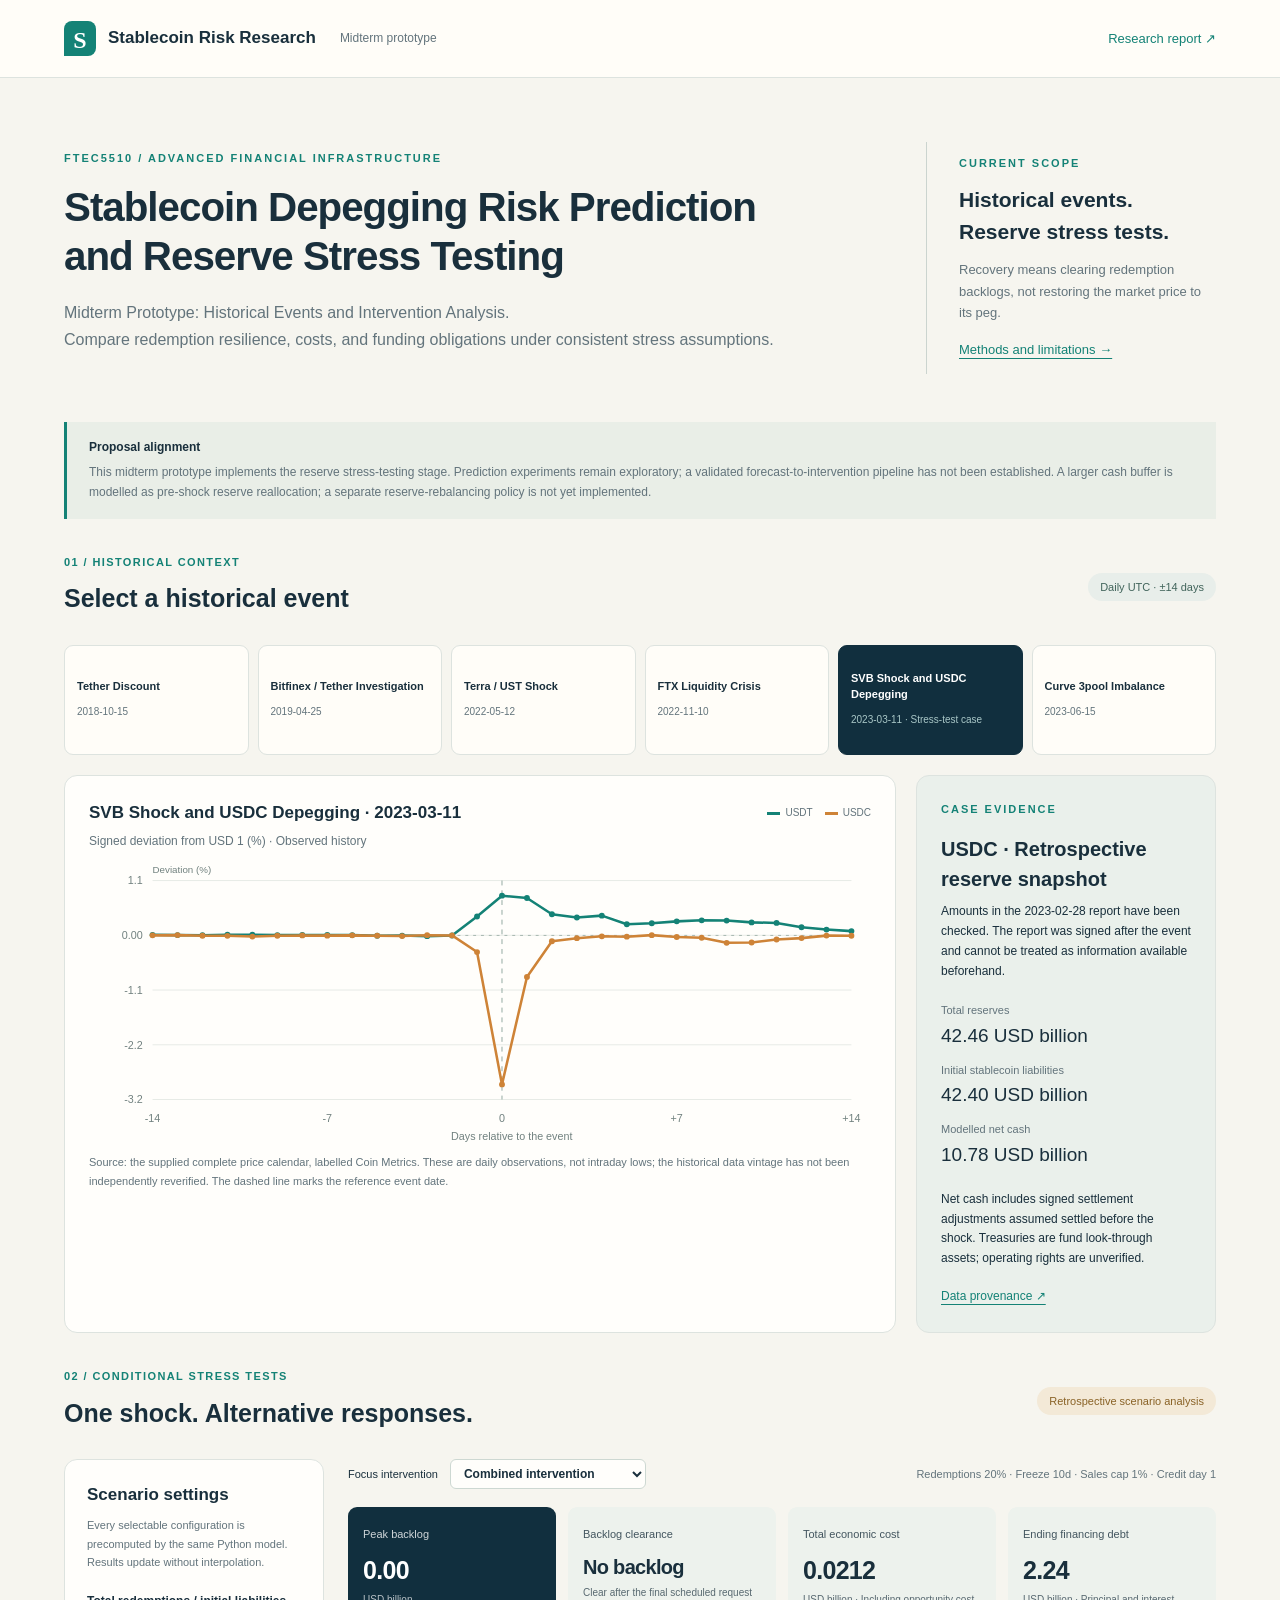
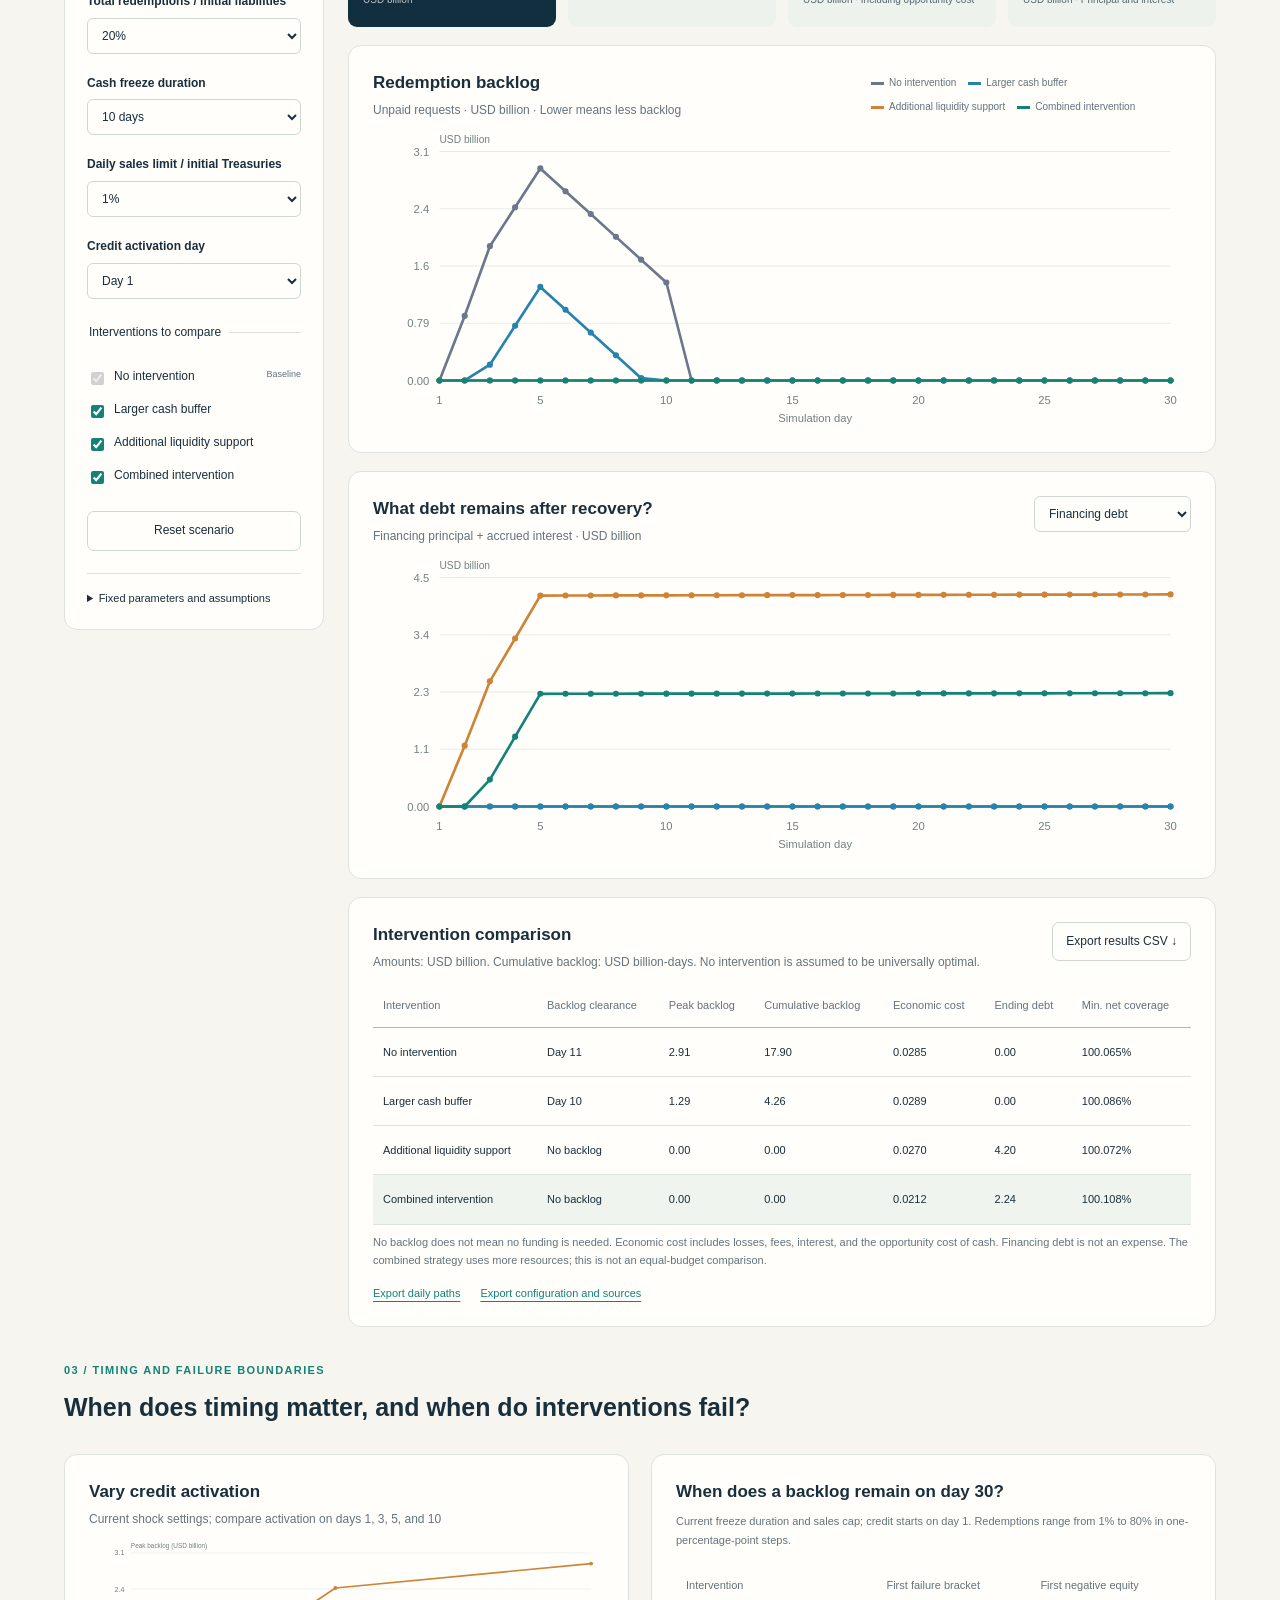
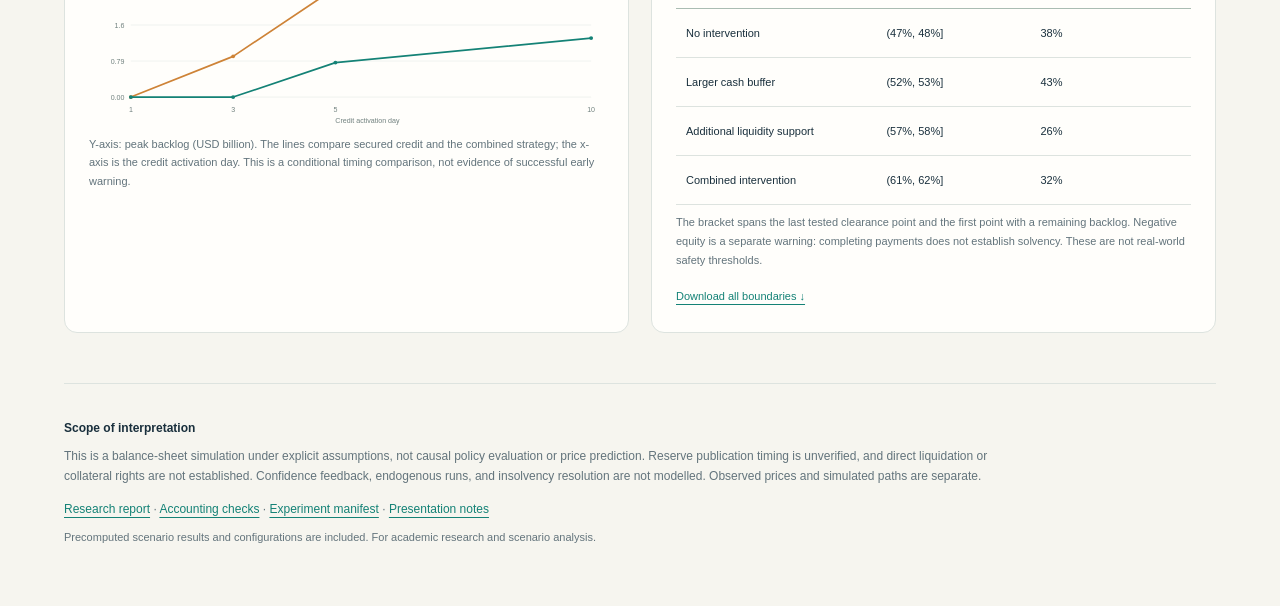
==== demo/index.html @ fb3941bf "Add standalone English midterm demo and reproducible reserve stress tests" ====
<!doctype html>
<html lang="en">
<head><meta charset="utf-8"><meta name="viewport" content="width=device-width, initial-scale=1"><title>Stablecoin Depegging Risk Prediction and Reserve Stress Testing</title><link rel="stylesheet" href="style.css"><script defer src="data.js"></script><script defer src="app.js"></script></head>
<body>
<nav><a class="brand" href="index.html"><span class="brand-mark">S</span>Stablecoin Risk Research</a><span class="nav-tag">Midterm prototype</span><a href="report-en.html">Research report ↗</a></nav>
<main>
<header class="hero"><div><div class="eyebrow">FTEC5510 / ADVANCED FINANCIAL INFRASTRUCTURE</div><h1>Stablecoin Depegging Risk Prediction<br>and Reserve Stress Testing</h1><p>Midterm Prototype: Historical Events and Intervention Analysis.<br>Compare redemption resilience, costs, and funding obligations under consistent stress assumptions.</p></div><aside class="hero-note"><div class="small-cap">CURRENT SCOPE</div><strong>Historical events.<br>Reserve stress tests.</strong><p>Recovery means clearing redemption backlogs, not restoring the market price to its peg.</p><a href="report-en.html">Methods and limitations →</a></aside></header><div class="scope-banner"><strong>Proposal alignment</strong><p>This midterm prototype implements the reserve stress-testing stage. Prediction experiments remain exploratory; a validated forecast-to-intervention pipeline has not been established. A larger cash buffer is modelled as pre-shock reserve reallocation; a separate reserve-rebalancing policy is not yet implemented.</p></div>
<section class="event-section"><div class="section-heading"><div><span class="step">01 / HISTORICAL CONTEXT</span><h2>Select a historical event</h2></div><span class="pill">Daily UTC · ±14 days</span></div><div id="events" class="event-grid" aria-label="Historical events"></div>
<div class="history-layout"><article class="panel"><div class="chart-heading"><div><h3 id="event-title"></h3><p>Signed deviation from USD 1 (%) · Observed history</p></div><div class="legend"><span style="--swatch:#148276">USDT</span><span style="--swatch:#ce8337">USDC</span></div></div><div id="history-chart" class="chart" role="img" aria-label="Historical price deviations"></div><p class="caption">Source: the supplied complete price calendar, labelled Coin Metrics. These are daily observations, not intraday lows; the historical data vintage has not been independently reverified. The dashed line marks the reference event date.</p></article><aside class="panel evidence"><div class="small-cap">CASE EVIDENCE</div><h3 id="evidence-title"></h3><div id="evidence-body"></div><a href="evidence/source-notes-en.txt">Data provenance ↗</a></aside></div></section>
<div id="history-only" class="notice" hidden>Only historical prices are shown for this event because a corresponding reserve snapshot is not available. The midterm simulation focuses on SVB and USDC; reserves from a different year are not substituted.<button id="back-svb" class="button">Explore the SVB case →</button></div>
<section id="simulation"><div class="section-heading"><div><span class="step">02 / CONDITIONAL STRESS TESTS</span><h2>One shock. Alternative responses.</h2></div><span class="pill gold">Retrospective scenario analysis</span></div>
<div class="lab-layout"><aside class="panel controls"><h3>Scenario settings</h3><p class="caption">Every selectable configuration is precomputed by the same Python model. Results update without interpolation.</p>
<label for="redemption">Total redemptions / initial liabilities</label><select id="redemption"><option value="10">10%</option><option value="20" selected>20%</option><option value="30">30%</option><option value="40">40%</option><option value="50">50%</option></select>
<label for="freeze">Cash freeze duration</label><select id="freeze"><option value="3">3 days</option><option value="10" selected>10 days</option><option value="20">20 days</option><option value="30">30 days</option><option value="45">45 days (beyond the horizon)</option></select>
<label for="sale">Daily sales limit / initial Treasuries</label><select id="sale"><option value="0.1">0.1%</option><option value="1" selected>1%</option><option value="3">3%</option></select>
<label for="activation">Credit activation day</label><select id="activation"><option value="1">Day 1</option><option value="3">Day 3</option><option value="5">Day 5</option><option value="10">Day 10</option></select>
<fieldset><legend>Interventions to compare</legend><label class="check"><input type="checkbox" value="no_intervention" checked disabled>No intervention <small>Baseline</small></label><label class="check"><input type="checkbox" value="cash_buffer" checked>Larger cash buffer</label><label class="check"><input type="checkbox" value="credit_line" checked>Additional liquidity support</label><label class="check"><input type="checkbox" value="combined" checked>Combined intervention</label></fieldset>
<button class="secondary" id="reset">Reset scenario</button><details><summary>Fixed parameters and assumptions</summary><p>60% of baseline net cash is frozen and released on freeze duration + 1. Market-value shock: 0%; liquidation haircut: 1%; horizon: 30 days. Requests arrive over five days with weights of 40/25/15/10/10%.</p><p>The prepositioned cash target is 30% of initial liabilities, prepared 30 days before the shock, with a 4% annual opportunity spread. Extra cash is assumed accessible outside the frozen channel.</p><p>Credit is capped at 10% of initial liabilities, with 8% annual interest, a 0.5% annual commitment fee, and collateral equal to 110% of principal. The facility is assumed precommitted. No repayment is modelled within the horizon; interest remains payable.</p><p>The sales cap uses original Treasury holdings. Only unpledged assets can be sold. The cash buffer is prepared before the shock, independently of credit activation.</p></details></aside>
<div class="results-area"><div class="focus-line"><label for="focus">Focus intervention</label><select id="focus" aria-label="Focus intervention"></select><span id="scenario-caption"></span></div><div id="metrics" class="metric-grid" aria-live="polite"></div><div id="risk-note" class="notice warning" hidden></div>
<article class="panel"><div class="chart-heading"><div><h3>Redemption backlog</h3><p>Unpaid requests · USD billion · Lower means less backlog</p></div><div id="strategy-legend" class="legend"></div></div><div id="queue-chart" class="chart" role="img" aria-label="Daily redemption backlog by intervention"></div></article>
<article class="panel secondary-chart"><div class="chart-heading"><div><h3>What debt remains after recovery?</h3><p>Financing principal + accrued interest · USD billion</p></div><select id="secondary-metric" aria-label="Secondary metric"><option value="financing_debt">Financing debt</option><option value="free_cash">Available cash</option><option value="net_reserve_coverage">Net reserve coverage</option><option value="equity">Net equity</option></select></div><div id="secondary-chart" class="chart" role="img" aria-label="Debt and asset metrics by intervention"></div></article>
<article class="panel"><div class="chart-heading"><div><h3>Intervention comparison</h3><p>Amounts: USD billion. Cumulative backlog: USD billion-days. No intervention is assumed to be universally optimal.</p></div><button class="secondary" id="export-results">Export results CSV ↓</button></div><div class="table-scroll"><table><thead><tr><th>Intervention</th><th>Backlog clearance</th><th>Peak backlog</th><th>Cumulative backlog</th><th>Economic cost</th><th>Ending debt</th><th>Min. net coverage</th></tr></thead><tbody id="comparison"></tbody></table></div><p class="caption">No backlog does not mean no funding is needed. Economic cost includes losses, fees, interest, and the opportunity cost of cash. Financing debt is not an expense. The combined strategy uses more resources; this is not an equal-budget comparison.</p><div class="actions"><button class="text-button" id="export-paths">Export daily paths</button><button class="text-button" id="export-config">Export configuration and sources</button></div></article></div></div>
<div class="section-heading"><div><span class="step">03 / TIMING AND FAILURE BOUNDARIES</span><h2>When does timing matter, and when do interventions fail?</h2></div></div>
<div class="experiment-grid"><article class="panel"><div class="chart-heading"><div><h3>Vary credit activation</h3><p>Current shock settings; compare activation on days 1, 3, 5, and 10</p></div></div><div id="timing-chart" class="chart" role="img" aria-label="Credit activation timing and peak backlog"></div><p class="caption">Y-axis: peak backlog (USD billion). The lines compare secured credit and the combined strategy; the x-axis is the credit activation day. This is a conditional timing comparison, not evidence of successful early warning.</p></article><article class="panel"><h3>When does a backlog remain on day 30?</h3><p class="caption">Current freeze duration and sales cap; credit starts on day 1. Redemptions range from 1% to 80% in one-percentage-point steps.</p><div class="table-scroll"><table><thead><tr><th>Intervention</th><th>First failure bracket</th><th>First negative equity</th></tr></thead><tbody id="boundaries"></tbody></table></div><p class="caption">The bracket spans the last tested clearance point and the first point with a remaining backlog. Negative equity is a separate warning: completing payments does not establish solvency. These are not real-world safety thresholds.</p><a href="results/failure_boundaries.csv">Download all boundaries ↓</a></article></div></section>
<footer><strong>Scope of interpretation</strong><p>This is a balance-sheet simulation under explicit assumptions, not causal policy evaluation or price prediction. Reserve publication timing is unverified, and direct liquidation or collateral rights are not established. Confidence feedback, endogenous runs, and insolvency resolution are not modelled. Observed prices and simulated paths are separate.</p><a href="report-en.html">Research report</a> · <a href="audit.json">Accounting checks</a> · <a href="manifest.json">Experiment manifest</a> · <a href="presentation-notes.txt">Presentation notes</a><p class="caption">Precomputed scenario results and configurations are included. For academic research and scenario analysis.</p></footer>
</main></body></html>
---- demo/style.css ----
@charset "UTF-8";
:root{--ink:#192f3c;--muted:#63747c;--teal:#148276;--cream:#f6f5ef;--line:#dde3df;--gold:#ce8337;--navy:#112f3e}*{box-sizing:border-box}body{margin:0;background:var(--cream);color:var(--ink);font:15px/1.65 -apple-system,BlinkMacSystemFont,"PingFang SC","Microsoft YaHei",sans-serif}a{color:var(--teal);text-underline-offset:4px}button,select{font:inherit}button,a,select,input,summary{-webkit-tap-highlight-color:transparent}button{cursor:pointer}button:focus-visible,select:focus-visible,a:focus-visible,summary:focus-visible{outline:3px solid #e5ac54;outline-offset:3px}nav{height:78px;padding:0 5vw;display:flex;align-items:center;gap:24px;border-bottom:1px solid var(--line);background:#fffdf8}nav>a:last-child{margin-left:auto;font-size:13px;text-decoration:none}.brand{display:flex;align-items:center;gap:12px;text-decoration:none;color:var(--ink);font-weight:750;font-size:17px}.brand-mark{display:grid;place-items:center;width:32px;height:35px;color:white;background:var(--teal);border-radius:8px 8px 8px 0;font-family:Georgia,serif;font-size:24px}.nav-tag{font-size:12px;color:var(--muted)}main{max-width:1440px;margin:auto;padding:0 5vw}.hero{padding:64px 0 48px;display:grid;grid-template-columns:1fr 290px;gap:60px;align-items:center}.eyebrow,.small-cap{font-size:11px;letter-spacing:2px;font-weight:700;color:var(--teal)}h1{font-size:clamp(30px,3.7vw,51px);font-weight:680;line-height:1.3;letter-spacing:-1.5px;margin:16px 0 20px}h2{font-size:25px;line-height:1.35;margin:9px 0}h3{font-size:17px;margin:0 0 6px;line-height:1.5}p{margin:8px 0 14px}.hero p{color:var(--muted);font-size:16px}.hero-note{border-left:1px solid #cbd4cf;padding:12px 0 12px 32px}.hero-note strong{display:block;font-size:23px;line-height:1.5;margin:12px 0}.hero-note p,.hero-note a{font-size:13px}.section-heading{display:flex;justify-content:space-between;align-items:center;gap:16px;margin:30px 0 20px}.step{font-size:11px;letter-spacing:1.4px;font-weight:700;color:var(--teal)}.pill{display:inline-block;padding:5px 12px;border-radius:30px;background:#e8eeea;color:#41645b;font-size:11px;white-space:nowrap}.pill.gold{background:#f3e9d7;color:#896226}.event-grid{display:grid;grid-template-columns:repeat(6,1fr);gap:9px;margin-bottom:20px}.event-button{border:1px solid var(--line);padding:14px 12px;text-align:left;background:#fffdf8;border-radius:9px;min-height:94px;color:var(--ink);transition:.15s}.event-button:hover{border-color:var(--teal);transform:translateY(-2px)}.event-button small{display:block;font-size:10px;color:var(--muted);margin-top:9px}.event-button strong{font-size:12px;line-height:1.45;display:block}.event-button.active{background:var(--navy);border-color:var(--navy);color:white}.event-button.active small{color:#a9c7c7}.history-layout{display:grid;grid-template-columns:1fr 300px;gap:20px}.panel{background:#fffefb;border:1px solid var(--line);border-radius:13px;padding:24px;min-width:0}.chart-heading{display:flex;justify-content:space-between;align-items:flex-start;gap:20px}.chart-heading p{color:var(--muted);font-size:12px;margin:2px 0 10px}.chart{width:100%;min-width:0}.chart svg{width:100%;height:auto;display:block}.legend{display:flex;flex-wrap:wrap;gap:8px 12px;font-size:10px;color:var(--muted);padding-top:5px}.legend span{white-space:nowrap}.legend span:before{content:"";display:inline-block;background:var(--swatch);width:13px;height:3px;vertical-align:middle;margin-right:5px}.caption{font-size:11px;color:var(--muted);line-height:1.7}.evidence{background:#eaf0eb}.evidence h3{font-size:20px;margin-top:16px}.evidence p{font-size:12px}.evidence dl{margin:20px 0}.evidence dt{font-size:11px;color:var(--muted)}.evidence dd{margin:0 0 10px;font-size:19px;font-variant-numeric:tabular-nums}.evidence a{font-size:12px}.lab-layout{display:grid;grid-template-columns:260px 1fr;gap:24px;align-items:start}.controls{position:sticky;top:16px;padding:22px}.controls>label{display:block;font-size:12px;font-weight:600;margin-top:20px}select{border:1px solid #cdd8d2;background:#fffefb;color:var(--ink);border-radius:6px;padding:9px 10px;font-size:12px;max-width:100%}.controls>select{width:100%;margin-top:6px}.controls fieldset{border:0;border-top:1px solid var(--line);padding:18px 0 0;margin:24px 0 18px}.controls legend{font-size:12px;padding-right:8px}.check{font-size:12px;display:flex;align-items:center;gap:7px;padding:6px 0}.check small{color:var(--muted);font-size:9px;margin-left:auto}input{accent-color:var(--teal)}.secondary,.button{border:1px solid #cdd8d2;border-radius:7px;padding:9px 13px;background:transparent;color:var(--ink);font-size:12px;text-decoration:none;display:inline-block}.secondary:hover{background:#eaf0eb}.controls .secondary{width:100%}.button{background:var(--teal);color:white;border-color:var(--teal)}details{border-top:1px solid var(--line);margin-top:22px;padding-top:15px;font-size:11px;color:var(--muted)}summary{cursor:pointer;color:var(--ink)}details p{margin:12px 0}.results-area{display:grid;gap:18px;min-width:0}.focus-line{display:flex;align-items:center;gap:12px;flex-wrap:wrap;font-size:11px}.focus-line>span{color:var(--muted);margin-left:auto}.focus-line select{font-weight:600;padding:6px 9px}.metric-grid{display:grid;grid-template-columns:repeat(4,1fr);gap:12px}.metric{background:#edf2ed;border-radius:9px;padding:18px 15px;min-height:115px}.metric:first-child{background:var(--navy);color:white}.metric .label{font-size:11px;opacity:.8}.metric .number{font-size:27px;line-height:1.4;letter-spacing:-.7px;margin-top:10px;font-weight:650;font-variant-numeric:tabular-nums}.metric .unit{font-size:10px;opacity:.7;margin-top:4px}.table-scroll{overflow-x:auto}table{width:100%;border-collapse:collapse;font-size:11px;white-space:nowrap}th{text-align:left;color:var(--muted);font-weight:500;padding:13px 10px;border-bottom:1px solid #aabcb2}td{padding:15px 10px;border-bottom:1px solid var(--line);font-variant-numeric:tabular-nums}tr.focus td{background:#eff4ee}.actions{display:flex;gap:20px}.text-button{padding:0;background:none;border:0;font-size:11px;color:var(--teal);text-decoration:underline;text-underline-offset:4px}.notice{padding:18px 22px;background:#e9eee4;border-left:3px solid var(--teal);border-radius:3px;margin:18px 0;font-size:13px}.notice .button{margin:10px 0 0 15px}.warning{background:#fcf0df;border-color:var(--gold);font-size:12px;margin:0}.experiment-grid{display:grid;grid-template-columns:1fr 1fr;gap:22px}.experiment-grid a{font-size:11px}footer{padding:35px 0 45px;border-top:1px solid var(--line);margin-top:50px;font-size:12px;color:var(--muted)}footer strong{color:var(--ink)}footer p{max-width:950px}.report main{max-width:1120px}.report header{padding:60px 0 30px}.report h1{font-size:43px}.report section{background:white;border:1px solid var(--line);padding:30px;margin:25px 0;border-radius:12px}.report section>h2{font-size:23px;margin-bottom:22px}.report section img{max-width:100%;height:auto;margin:20px 0}.report table{font-size:12px}.report p{line-height:1.9}.report .table-scroll{margin:20px 0}[hidden]{display:none!important}
@media(max-width:1100px){main{padding:0 3vw}.history-layout{grid-template-columns:1fr 250px}.lab-layout{grid-template-columns:225px 1fr;gap:16px}.panel{padding:18px}.metric-grid{gap:8px}.metric{padding:14px 10px}.metric .number{font-size:23px}.event-grid{grid-template-columns:repeat(3,1fr)}.event-button{min-height:74px}.chart-heading{flex-wrap:wrap;gap:6px}}
@media(max-width:760px){nav{height:65px;padding:0 5vw}.nav-tag{display:none}.brand{font-size:14px}main{padding:0 5vw}.hero{padding:34px 0;grid-template-columns:1fr;gap:20px}.hero-note{border-left:0;border-top:1px solid var(--line);padding:18px 0;display:none}.hero p{font-size:14px}.section-heading{align-items:flex-start}.section-heading .pill{font-size:9px}.event-grid{grid-template-columns:repeat(2,1fr)}.history-layout,.lab-layout,.experiment-grid{grid-template-columns:1fr}.controls{position:static}.controls>label{margin-top:12px}.controls fieldset{margin-top:18px}.metric-grid{grid-template-columns:repeat(2,1fr)}.focus-line>span{margin-left:0;width:100%}.panel{padding:18px 14px}.chart-heading .legend{margin-bottom:8px}h2{font-size:22px}.report section{padding:20px 16px}.report h1{font-size:32px}}
@media print{body{background:white}nav,.controls,.actions,.button,button{display:none!important}main{max-width:none;padding:0}.hero{padding:15px 0}.panel,.report section{break-inside:avoid;border:0;padding:12px 0}.lab-layout{display:block}.report section{margin:10px 0}.report h1{font-size:30px}.report img{max-height:350px;object-fit:contain}.table-scroll{overflow:visible}a{color:inherit}footer{margin-top:15px}}
/* English project title and longer intervention labels. */
.hero h1{font-size:clamp(28px,3.15vw,43px);line-height:1.2;letter-spacing:-1px}.scope-banner{padding:16px 22px;background:#e9eee7;border-left:3px solid var(--teal);font-size:12px;margin-bottom:25px}.scope-banner p{margin:5px 0 0;color:var(--muted)}.metric .number{font-size:25px}.metric .label{min-height:18px}.check{align-items:flex-start}.check input{flex-shrink:0;margin-top:5px}.check small{white-space:nowrap}.event-button strong{font-size:11px}.legend{max-width:320px}.report .hero-title{font-size:36px}.hero-note strong{font-size:21px}.report th{white-space:normal}.event-button{min-height:110px}
@media(max-width:760px){.hero h1{font-size:30px}.scope-banner{font-size:11px}.event-button{min-height:85px}.metric .number{font-size:23px}}
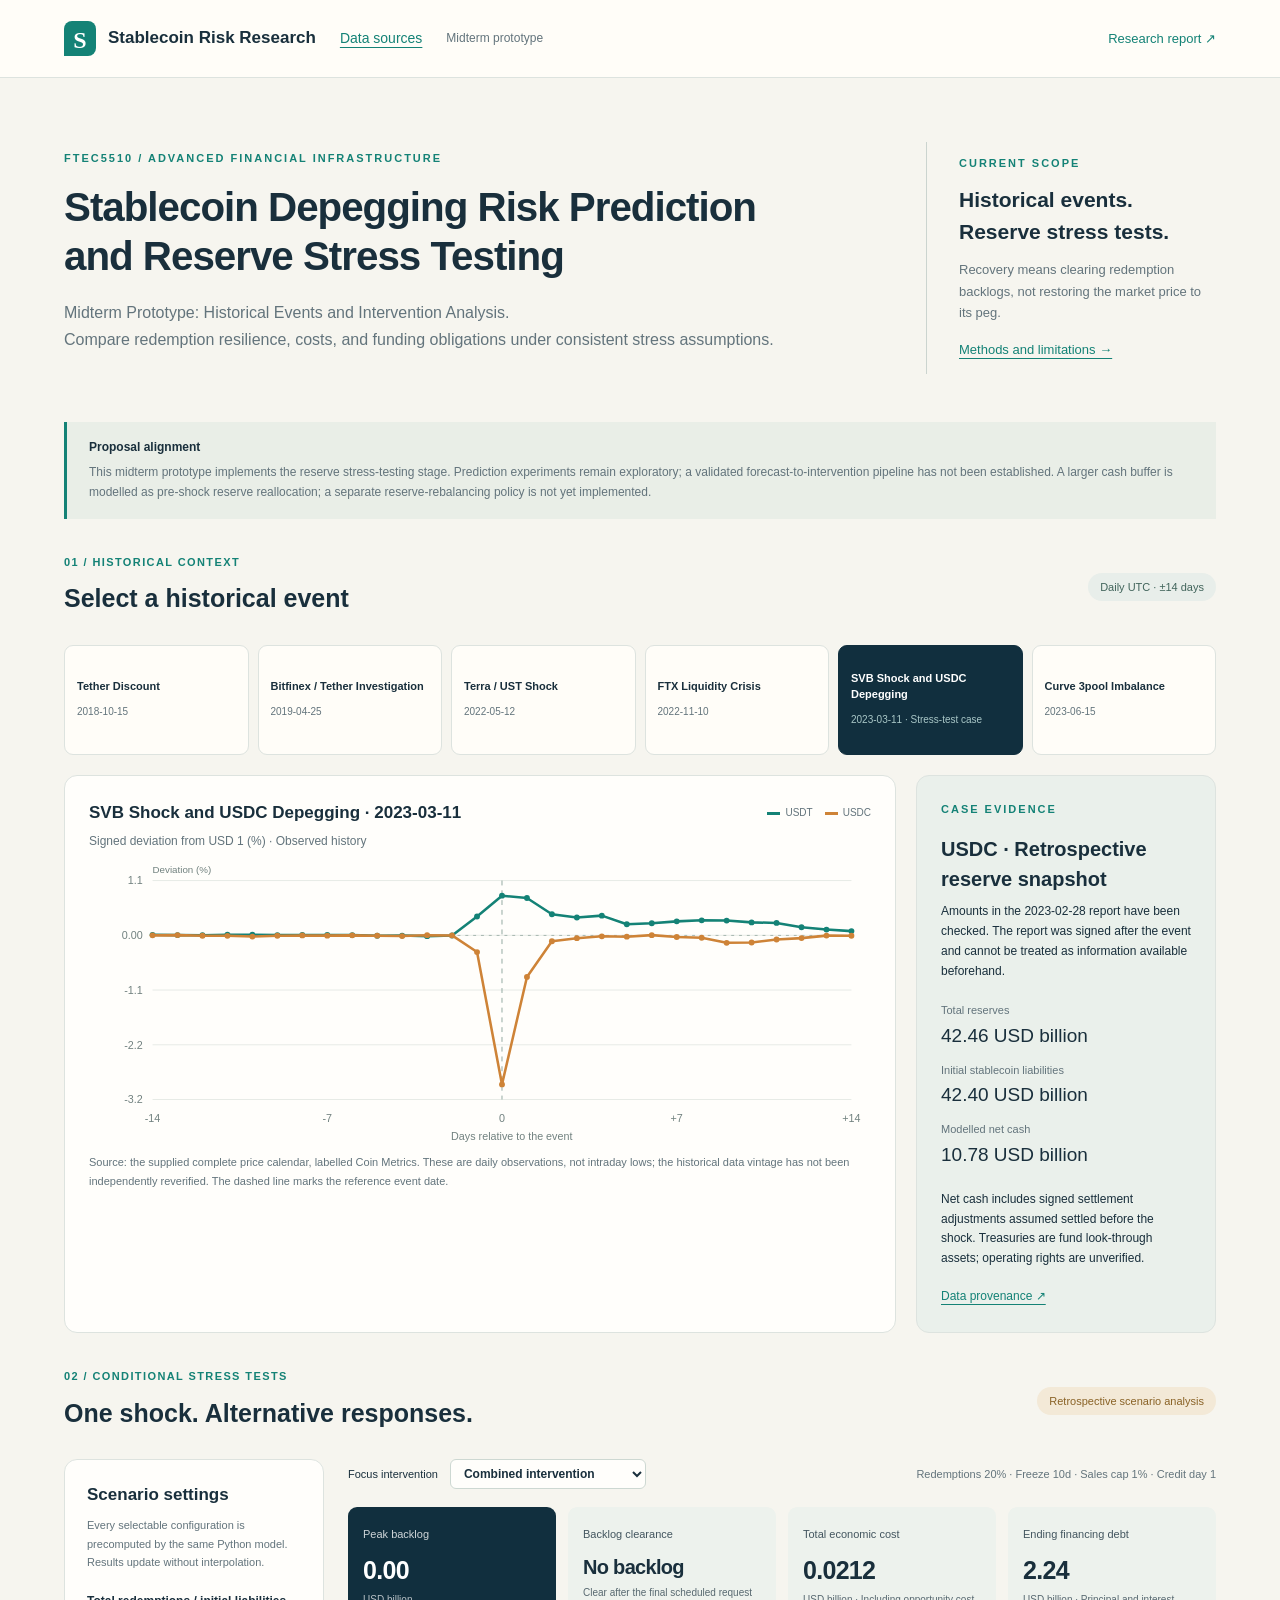
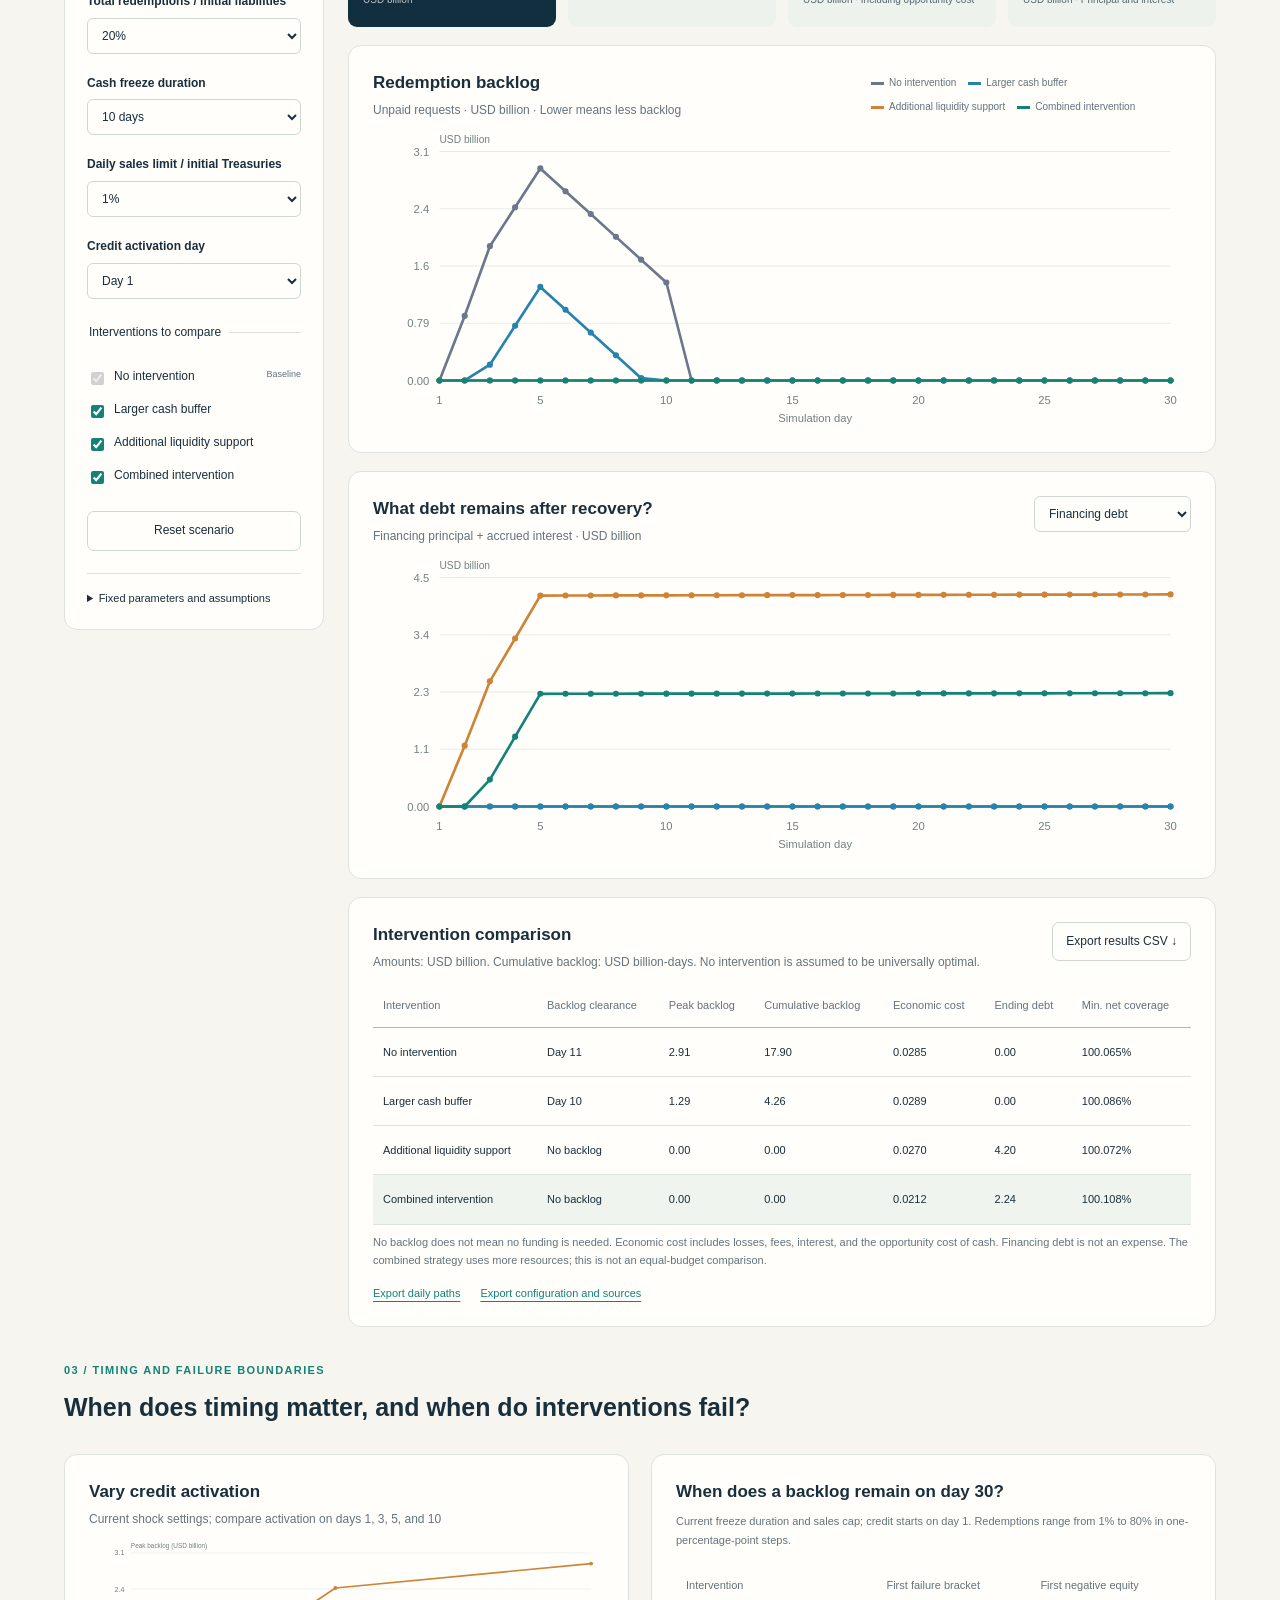
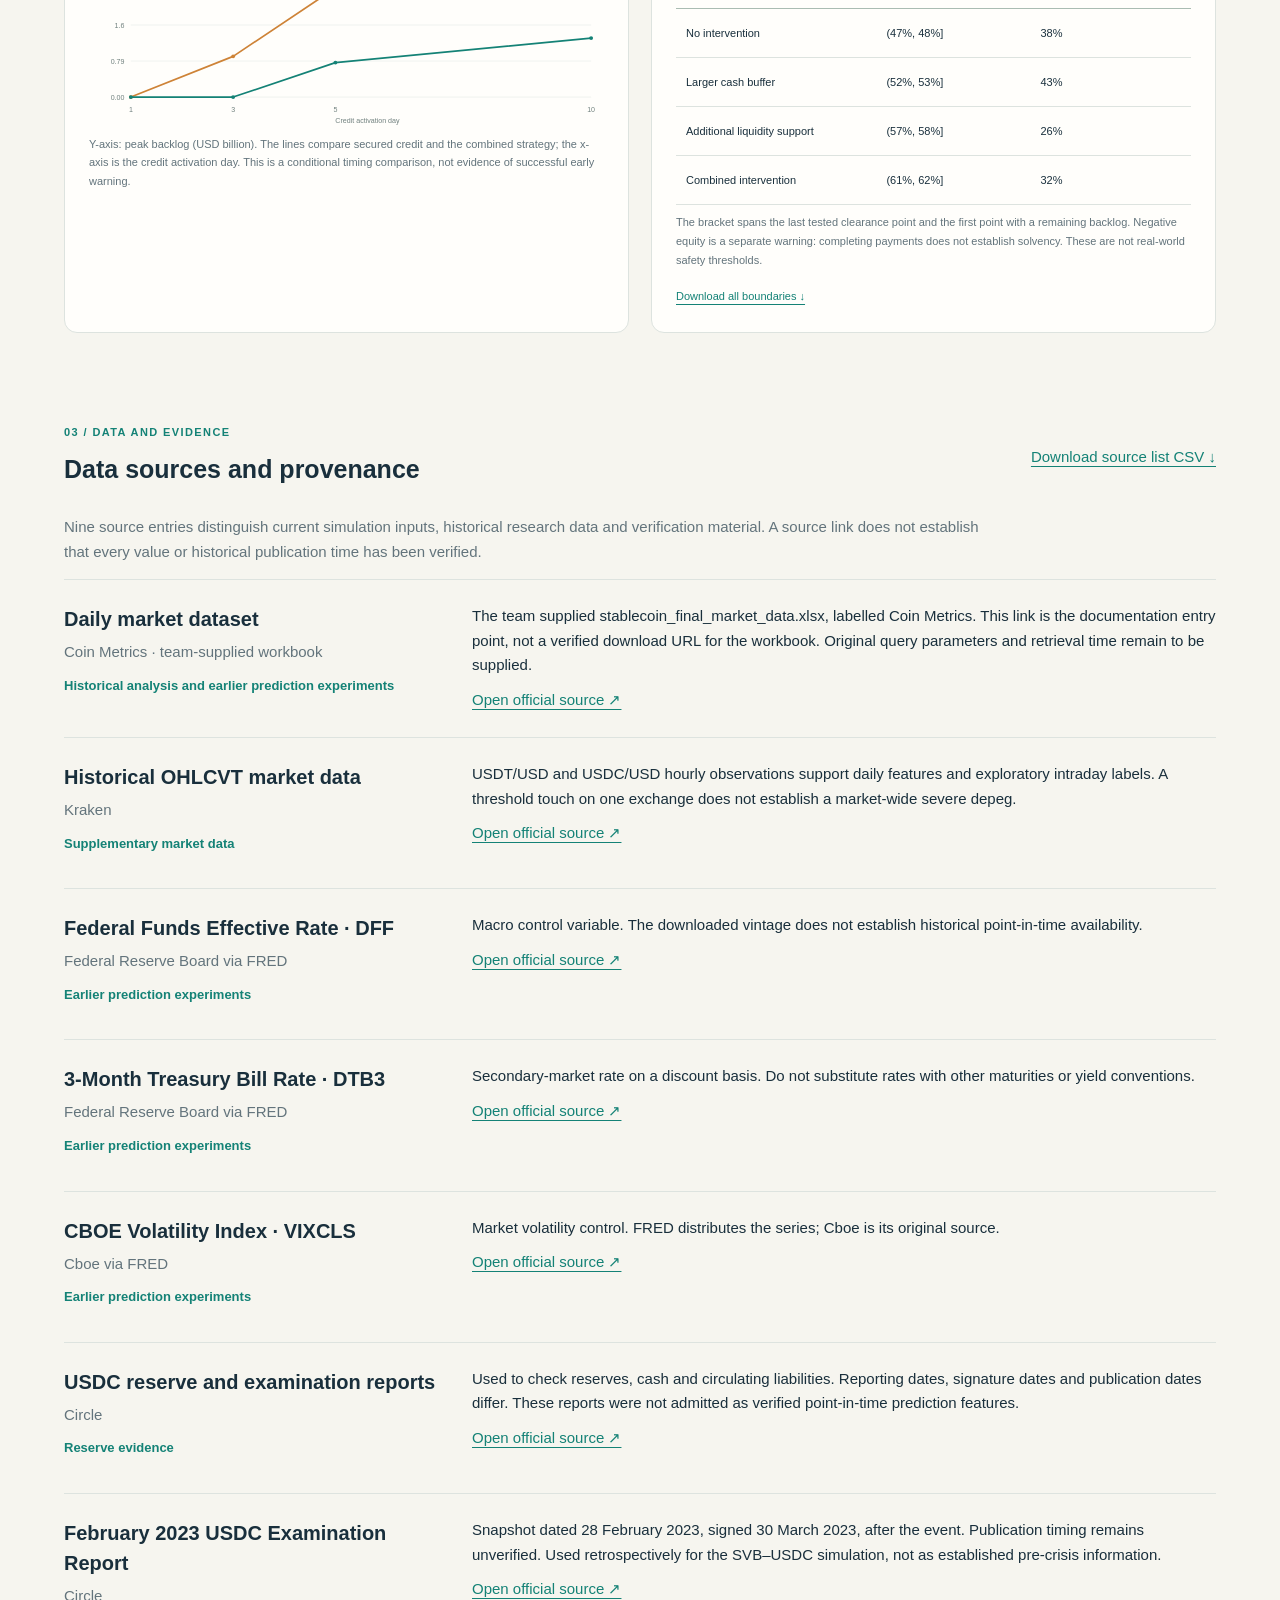
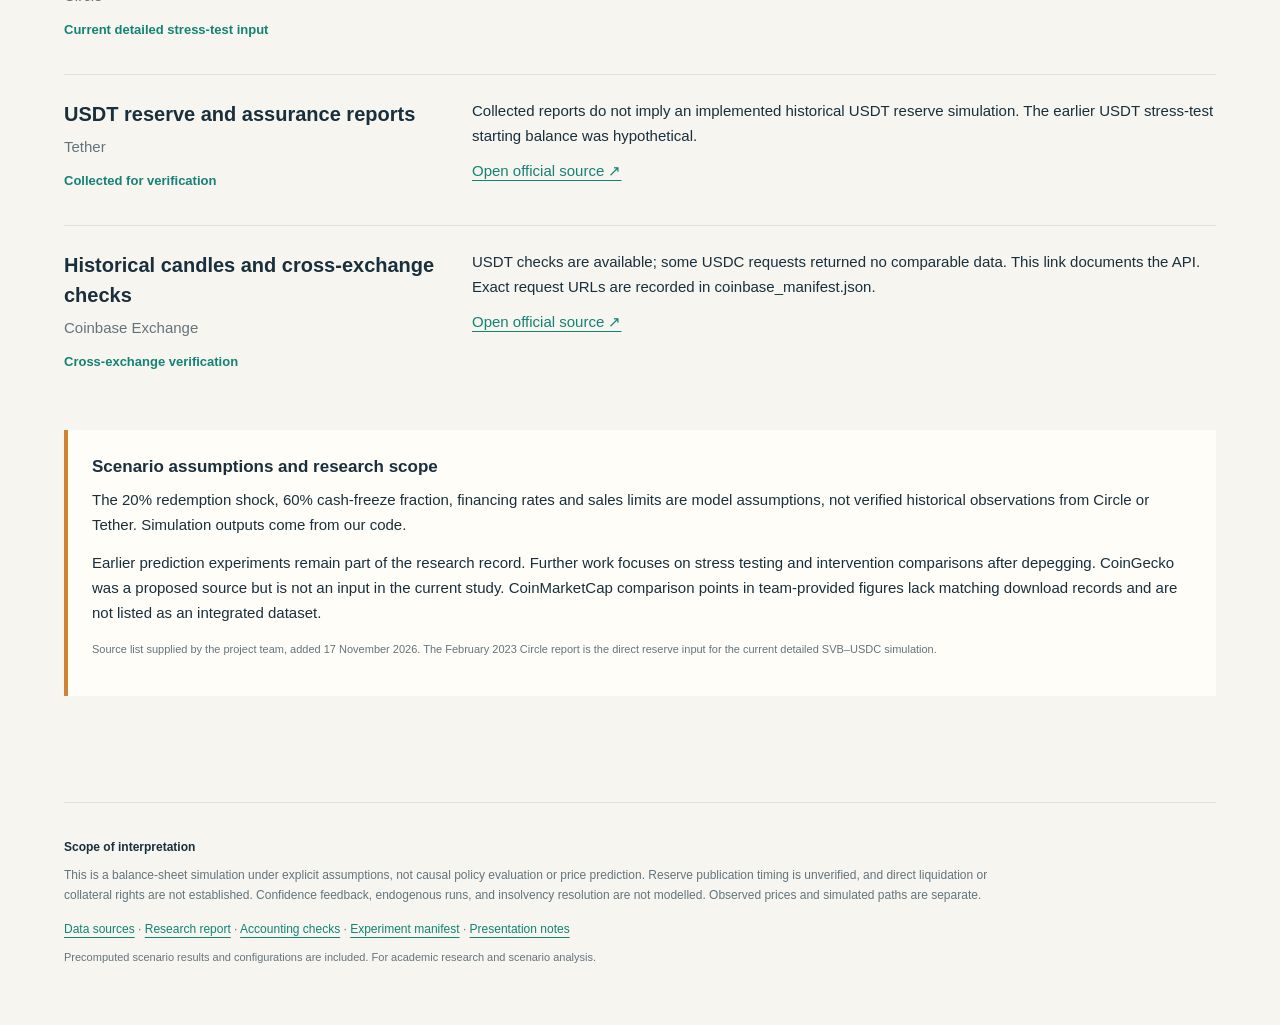
==== commit e987d945: "Add English data source catalogue and provenance links to demo" ====
--- a/demo/index.html
+++ b/demo/index.html
@@ -2,11 +2,11 @@
 <html lang="en">
 <head><meta charset="utf-8"><meta name="viewport" content="width=device-width, initial-scale=1"><title>Stablecoin Depegging Risk Prediction and Reserve Stress Testing</title><link rel="stylesheet" href="style.css"><script defer src="data.js"></script><script defer src="app.js"></script></head>
 <body>
-<nav><a class="brand" href="index.html"><span class="brand-mark">S</span>Stablecoin Risk Research</a><span class="nav-tag">Midterm prototype</span><a href="report-en.html">Research report ↗</a></nav>
+<nav><a class="brand" href="index.html"><span class="brand-mark">S</span>Stablecoin Risk Research</a><a href="#data-sources" class="sources-nav">Data sources</a><span class="nav-tag">Midterm prototype</span><a href="report-en.html">Research report ↗</a></nav>
 <main>
 <header class="hero"><div><div class="eyebrow">FTEC5510 / ADVANCED FINANCIAL INFRASTRUCTURE</div><h1>Stablecoin Depegging Risk Prediction<br>and Reserve Stress Testing</h1><p>Midterm Prototype: Historical Events and Intervention Analysis.<br>Compare redemption resilience, costs, and funding obligations under consistent stress assumptions.</p></div><aside class="hero-note"><div class="small-cap">CURRENT SCOPE</div><strong>Historical events.<br>Reserve stress tests.</strong><p>Recovery means clearing redemption backlogs, not restoring the market price to its peg.</p><a href="report-en.html">Methods and limitations →</a></aside></header><div class="scope-banner"><strong>Proposal alignment</strong><p>This midterm prototype implements the reserve stress-testing stage. Prediction experiments remain exploratory; a validated forecast-to-intervention pipeline has not been established. A larger cash buffer is modelled as pre-shock reserve reallocation; a separate reserve-rebalancing policy is not yet implemented.</p></div>
 <section class="event-section"><div class="section-heading"><div><span class="step">01 / HISTORICAL CONTEXT</span><h2>Select a historical event</h2></div><span class="pill">Daily UTC · ±14 days</span></div><div id="events" class="event-grid" aria-label="Historical events"></div>
-<div class="history-layout"><article class="panel"><div class="chart-heading"><div><h3 id="event-title"></h3><p>Signed deviation from USD 1 (%) · Observed history</p></div><div class="legend"><span style="--swatch:#148276">USDT</span><span style="--swatch:#ce8337">USDC</span></div></div><div id="history-chart" class="chart" role="img" aria-label="Historical price deviations"></div><p class="caption">Source: the supplied complete price calendar, labelled Coin Metrics. These are daily observations, not intraday lows; the historical data vintage has not been independently reverified. The dashed line marks the reference event date.</p></article><aside class="panel evidence"><div class="small-cap">CASE EVIDENCE</div><h3 id="evidence-title"></h3><div id="evidence-body"></div><a href="evidence/source-notes-en.txt">Data provenance ↗</a></aside></div></section>
+<div class="history-layout"><article class="panel"><div class="chart-heading"><div><h3 id="event-title"></h3><p>Signed deviation from USD 1 (%) · Observed history</p></div><div class="legend"><span style="--swatch:#148276">USDT</span><span style="--swatch:#ce8337">USDC</span></div></div><div id="history-chart" class="chart" role="img" aria-label="Historical price deviations"></div><p class="caption">Source: the supplied complete price calendar, labelled Coin Metrics. These are daily observations, not intraday lows; the historical data vintage has not been independently reverified. The dashed line marks the reference event date.</p></article><aside class="panel evidence"><div class="small-cap">CASE EVIDENCE</div><h3 id="evidence-title"></h3><div id="evidence-body"></div><a href="#data-sources">Data provenance ↗</a></aside></div></section>
 <div id="history-only" class="notice" hidden>Only historical prices are shown for this event because a corresponding reserve snapshot is not available. The midterm simulation focuses on SVB and USDC; reserves from a different year are not substituted.<button id="back-svb" class="button">Explore the SVB case →</button></div>
 <section id="simulation"><div class="section-heading"><div><span class="step">02 / CONDITIONAL STRESS TESTS</span><h2>One shock. Alternative responses.</h2></div><span class="pill gold">Retrospective scenario analysis</span></div>
 <div class="lab-layout"><aside class="panel controls"><h3>Scenario settings</h3><p class="caption">Every selectable configuration is precomputed by the same Python model. Results update without interpolation.</p>
@@ -22,5 +22,6 @@
 <article class="panel"><div class="chart-heading"><div><h3>Intervention comparison</h3><p>Amounts: USD billion. Cumulative backlog: USD billion-days. No intervention is assumed to be universally optimal.</p></div><button class="secondary" id="export-results">Export results CSV ↓</button></div><div class="table-scroll"><table><thead><tr><th>Intervention</th><th>Backlog clearance</th><th>Peak backlog</th><th>Cumulative backlog</th><th>Economic cost</th><th>Ending debt</th><th>Min. net coverage</th></tr></thead><tbody id="comparison"></tbody></table></div><p class="caption">No backlog does not mean no funding is needed. Economic cost includes losses, fees, interest, and the opportunity cost of cash. Financing debt is not an expense. The combined strategy uses more resources; this is not an equal-budget comparison.</p><div class="actions"><button class="text-button" id="export-paths">Export daily paths</button><button class="text-button" id="export-config">Export configuration and sources</button></div></article></div></div>
 <div class="section-heading"><div><span class="step">03 / TIMING AND FAILURE BOUNDARIES</span><h2>When does timing matter, and when do interventions fail?</h2></div></div>
 <div class="experiment-grid"><article class="panel"><div class="chart-heading"><div><h3>Vary credit activation</h3><p>Current shock settings; compare activation on days 1, 3, 5, and 10</p></div></div><div id="timing-chart" class="chart" role="img" aria-label="Credit activation timing and peak backlog"></div><p class="caption">Y-axis: peak backlog (USD billion). The lines compare secured credit and the combined strategy; the x-axis is the credit activation day. This is a conditional timing comparison, not evidence of successful early warning.</p></article><article class="panel"><h3>When does a backlog remain on day 30?</h3><p class="caption">Current freeze duration and sales cap; credit starts on day 1. Redemptions range from 1% to 80% in one-percentage-point steps.</p><div class="table-scroll"><table><thead><tr><th>Intervention</th><th>First failure bracket</th><th>First negative equity</th></tr></thead><tbody id="boundaries"></tbody></table></div><p class="caption">The bracket spans the last tested clearance point and the first point with a remaining backlog. Negative equity is a separate warning: completing payments does not establish solvency. These are not real-world safety thresholds.</p><a href="results/failure_boundaries.csv">Download all boundaries ↓</a></article></div></section>
-<footer><strong>Scope of interpretation</strong><p>This is a balance-sheet simulation under explicit assumptions, not causal policy evaluation or price prediction. Reserve publication timing is unverified, and direct liquidation or collateral rights are not established. Confidence feedback, endogenous runs, and insolvency resolution are not modelled. Observed prices and simulated paths are separate.</p><a href="report-en.html">Research report</a> · <a href="audit.json">Accounting checks</a> · <a href="manifest.json">Experiment manifest</a> · <a href="presentation-notes.txt">Presentation notes</a><p class="caption">Precomputed scenario results and configurations are included. For academic research and scenario analysis.</p></footer>
+<section id="data-sources" class="data-sources" aria-labelledby="sources-title"><div class="section-heading"><div><span class="step">03 / DATA AND EVIDENCE</span><h2 id="sources-title">Data sources and provenance</h2></div><a href="evidence/data-sources.csv" download>Download source list CSV ↓</a></div><p class="source-intro">Nine source entries distinguish current simulation inputs, historical research data and verification material. A source link does not establish that every value or historical publication time has been verified.</p><article class="source-entry"><div><h3>Daily market dataset</h3><p class="source-provider">Coin Metrics · team-supplied workbook</p><p class="source-use">Historical analysis and earlier prediction experiments</p></div><div><p>The team supplied stablecoin_final_market_data.xlsx, labelled Coin Metrics. This link is the documentation entry point, not a verified download URL for the workbook. Original query parameters and retrieval time remain to be supplied.</p><a href="https://docs.coinmetrics.io/" target="_blank" rel="noopener noreferrer">Open official source ↗</a></div></article><article class="source-entry"><div><h3>Historical OHLCVT market data</h3><p class="source-provider">Kraken</p><p class="source-use">Supplementary market data</p></div><div><p>USDT/USD and USDC/USD hourly observations support daily features and exploratory intraday labels. A threshold touch on one exchange does not establish a market-wide severe depeg.</p><a href="https://support.kraken.com/articles/360047124832-downloadable-historical-ohlcvt-open-high-low-close-volume-trades-data" target="_blank" rel="noopener noreferrer">Open official source ↗</a></div></article><article class="source-entry"><div><h3>Federal Funds Effective Rate · DFF</h3><p class="source-provider">Federal Reserve Board via FRED</p><p class="source-use">Earlier prediction experiments</p></div><div><p>Macro control variable. The downloaded vintage does not establish historical point-in-time availability.</p><a href="https://fred.stlouisfed.org/series/DFF" target="_blank" rel="noopener noreferrer">Open official source ↗</a></div></article><article class="source-entry"><div><h3>3-Month Treasury Bill Rate · DTB3</h3><p class="source-provider">Federal Reserve Board via FRED</p><p class="source-use">Earlier prediction experiments</p></div><div><p>Secondary-market rate on a discount basis. Do not substitute rates with other maturities or yield conventions.</p><a href="https://fred.stlouisfed.org/series/DTB3" target="_blank" rel="noopener noreferrer">Open official source ↗</a></div></article><article class="source-entry"><div><h3>CBOE Volatility Index · VIXCLS</h3><p class="source-provider">Cboe via FRED</p><p class="source-use">Earlier prediction experiments</p></div><div><p>Market volatility control. FRED distributes the series; Cboe is its original source.</p><a href="https://fred.stlouisfed.org/series/VIXCLS" target="_blank" rel="noopener noreferrer">Open official source ↗</a></div></article><article class="source-entry"><div><h3>USDC reserve and examination reports</h3><p class="source-provider">Circle</p><p class="source-use">Reserve evidence</p></div><div><p>Used to check reserves, cash and circulating liabilities. Reporting dates, signature dates and publication dates differ. These reports were not admitted as verified point-in-time prediction features.</p><a href="https://www.circle.com/transparency" target="_blank" rel="noopener noreferrer">Open official source ↗</a></div></article><article class="source-entry"><div><h3>February 2023 USDC Examination Report</h3><p class="source-provider">Circle</p><p class="source-use">Current detailed stress-test input</p></div><div><p>Snapshot dated 28 February 2023, signed 30 March 2023, after the event. Publication timing remains unverified. Used retrospectively for the SVB–USDC simulation, not as established pre-crisis information.</p><a href="https://6778953.fs1.hubspotusercontent-na1.net/hubfs/6778953/USDCAttestationReports/2023%20USDC_Circle%20Examination%20Report%20February%202023.pdf" target="_blank" rel="noopener noreferrer">Open official source ↗</a></div></article><article class="source-entry"><div><h3>USDT reserve and assurance reports</h3><p class="source-provider">Tether</p><p class="source-use">Collected for verification</p></div><div><p>Collected reports do not imply an implemented historical USDT reserve simulation. The earlier USDT stress-test starting balance was hypothetical.</p><a href="https://tether.to/en/transparency/" target="_blank" rel="noopener noreferrer">Open official source ↗</a></div></article><article class="source-entry"><div><h3>Historical candles and cross-exchange checks</h3><p class="source-provider">Coinbase Exchange</p><p class="source-use">Cross-exchange verification</p></div><div><p>USDT checks are available; some USDC requests returned no comparable data. This link documents the API. Exact request URLs are recorded in coinbase_manifest.json.</p><a href="https://docs.cdp.coinbase.com/api-reference/exchange-api/rest-api/products/get-product-candles" target="_blank" rel="noopener noreferrer">Open official source ↗</a></div></article><div class="source-assumptions"><h3>Scenario assumptions and research scope</h3><p>The 20% redemption shock, 60% cash-freeze fraction, financing rates and sales limits are model assumptions, not verified historical observations from Circle or Tether. Simulation outputs come from our code.</p><p>Earlier prediction experiments remain part of the research record. Further work focuses on stress testing and intervention comparisons after depegging. CoinGecko was a proposed source but is not an input in the current study. CoinMarketCap comparison points in team-provided figures lack matching download records and are not listed as an integrated dataset.</p><p class="caption">Source list supplied by the project team, added 17 November 2026. The February 2023 Circle report is the direct reserve input for the current detailed SVB–USDC simulation.</p></div></section>
+<footer><strong>Scope of interpretation</strong><p>This is a balance-sheet simulation under explicit assumptions, not causal policy evaluation or price prediction. Reserve publication timing is unverified, and direct liquidation or collateral rights are not established. Confidence feedback, endogenous runs, and insolvency resolution are not modelled. Observed prices and simulated paths are separate.</p><a href="#data-sources">Data sources</a> · <a href="report-en.html">Research report</a> · <a href="audit.json">Accounting checks</a> · <a href="manifest.json">Experiment manifest</a> · <a href="presentation-notes.txt">Presentation notes</a><p class="caption">Precomputed scenario results and configurations are included. For academic research and scenario analysis.</p></footer>
 </main></body></html>
--- a/demo/style.css
+++ b/demo/style.css
@@ -6,3 +6,6 @@
 /* English project title and longer intervention labels. */
 .hero h1{font-size:clamp(28px,3.15vw,43px);line-height:1.2;letter-spacing:-1px}.scope-banner{padding:16px 22px;background:#e9eee7;border-left:3px solid var(--teal);font-size:12px;margin-bottom:25px}.scope-banner p{margin:5px 0 0;color:var(--muted)}.metric .number{font-size:25px}.metric .label{min-height:18px}.check{align-items:flex-start}.check input{flex-shrink:0;margin-top:5px}.check small{white-space:nowrap}.event-button strong{font-size:11px}.legend{max-width:320px}.report .hero-title{font-size:36px}.hero-note strong{font-size:21px}.report th{white-space:normal}.event-button{min-height:110px}
 @media(max-width:760px){.hero h1{font-size:30px}.scope-banner{font-size:11px}.event-button{min-height:85px}.metric .number{font-size:23px}}
+
+/* Source catalogue */
+.data-sources{padding:56px 0;scroll-margin-top:24px}.source-intro{max-width:920px;color:var(--muted)}.source-entry{display:grid;grid-template-columns:minmax(240px,1fr) minmax(0,2fr);gap:36px;padding:24px 0;border-top:1px solid var(--line)}.source-entry h3{margin:0 0 6px;font-size:20px}.source-entry p{margin:0 0 10px}.source-provider{color:var(--muted)}.source-use{font-size:13px;font-weight:700;color:var(--teal)}.source-entry a{overflow-wrap:anywhere}.source-assumptions{margin-top:24px;padding:24px;border-left:4px solid var(--gold);background:#fffdf8}.sources-nav{font-size:14px;white-space:nowrap}@media(max-width:700px){.source-entry{grid-template-columns:1fr;gap:10px}.data-sources .section-heading{align-items:flex-start;gap:16px;flex-direction:column}nav{height:auto;min-height:78px;flex-wrap:wrap;padding-top:16px;padding-bottom:16px}nav .nav-tag{display:none}.source-assumptions{padding:18px}}
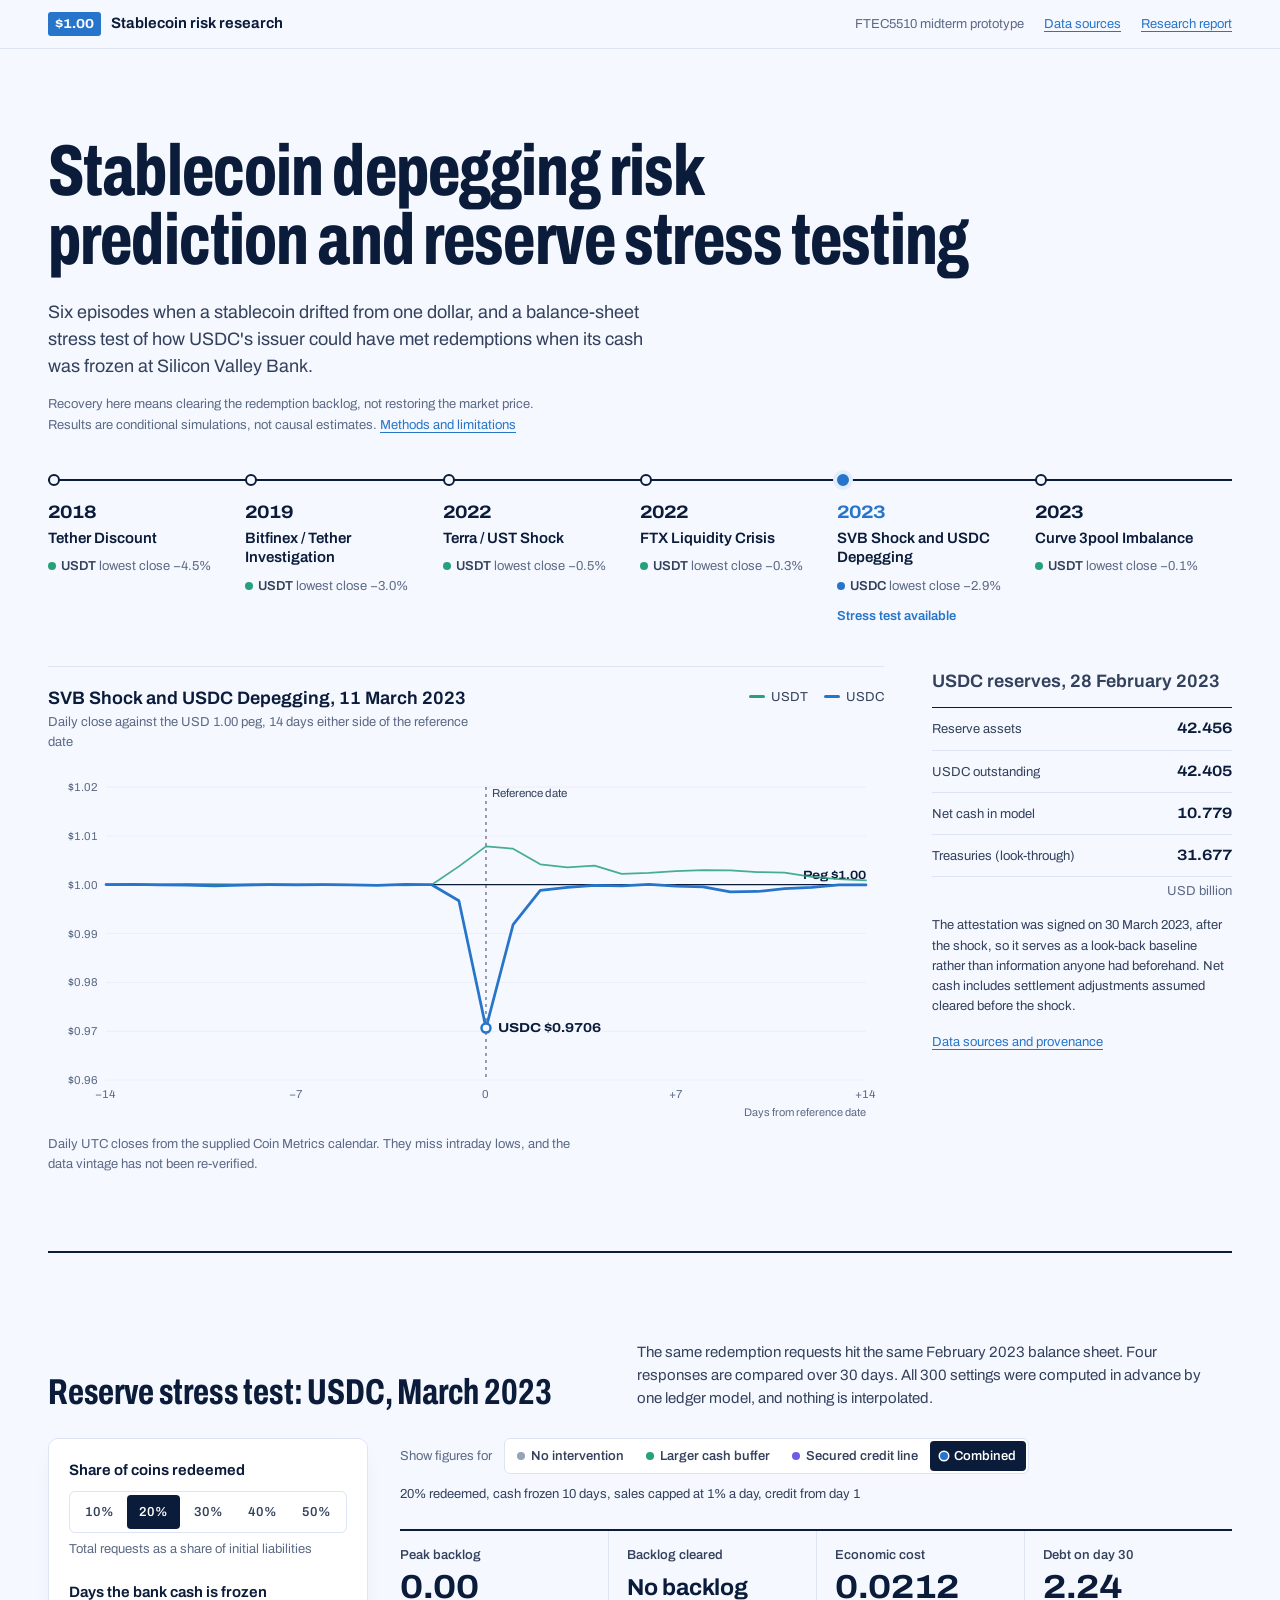
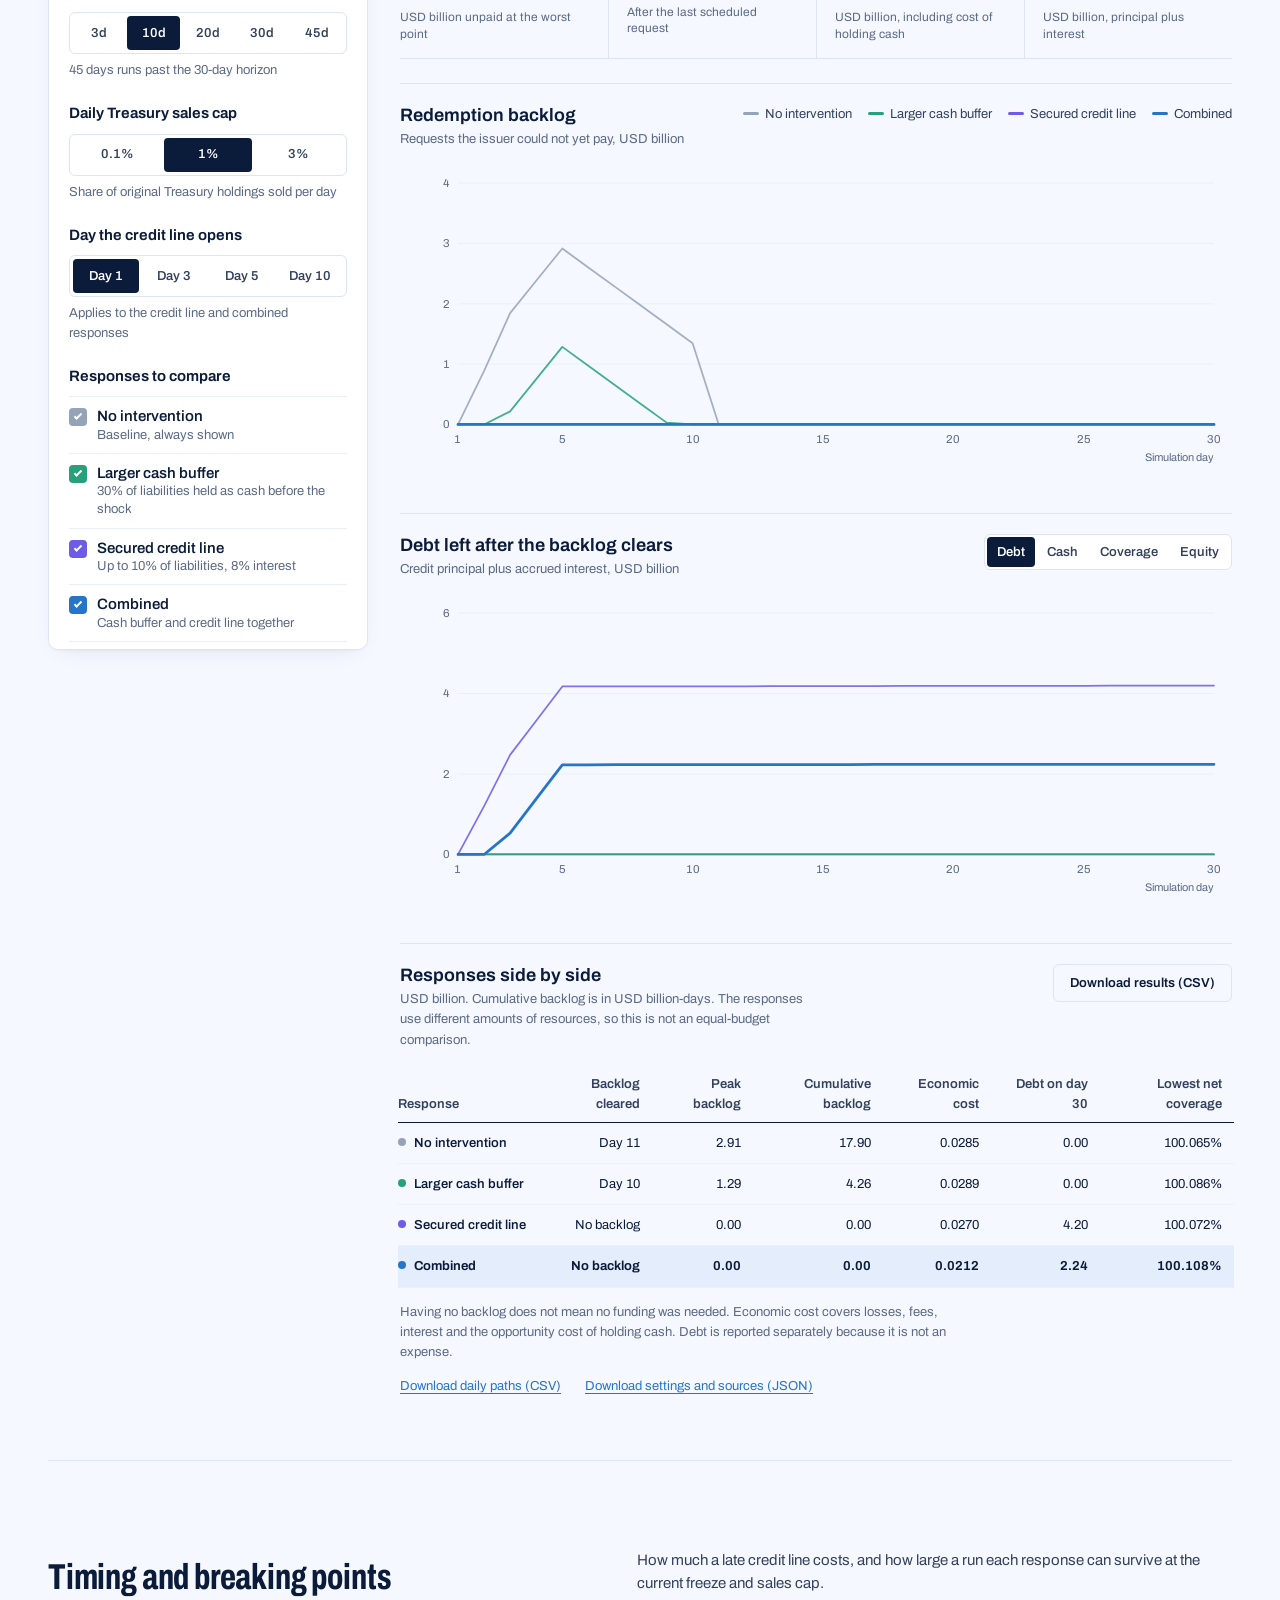
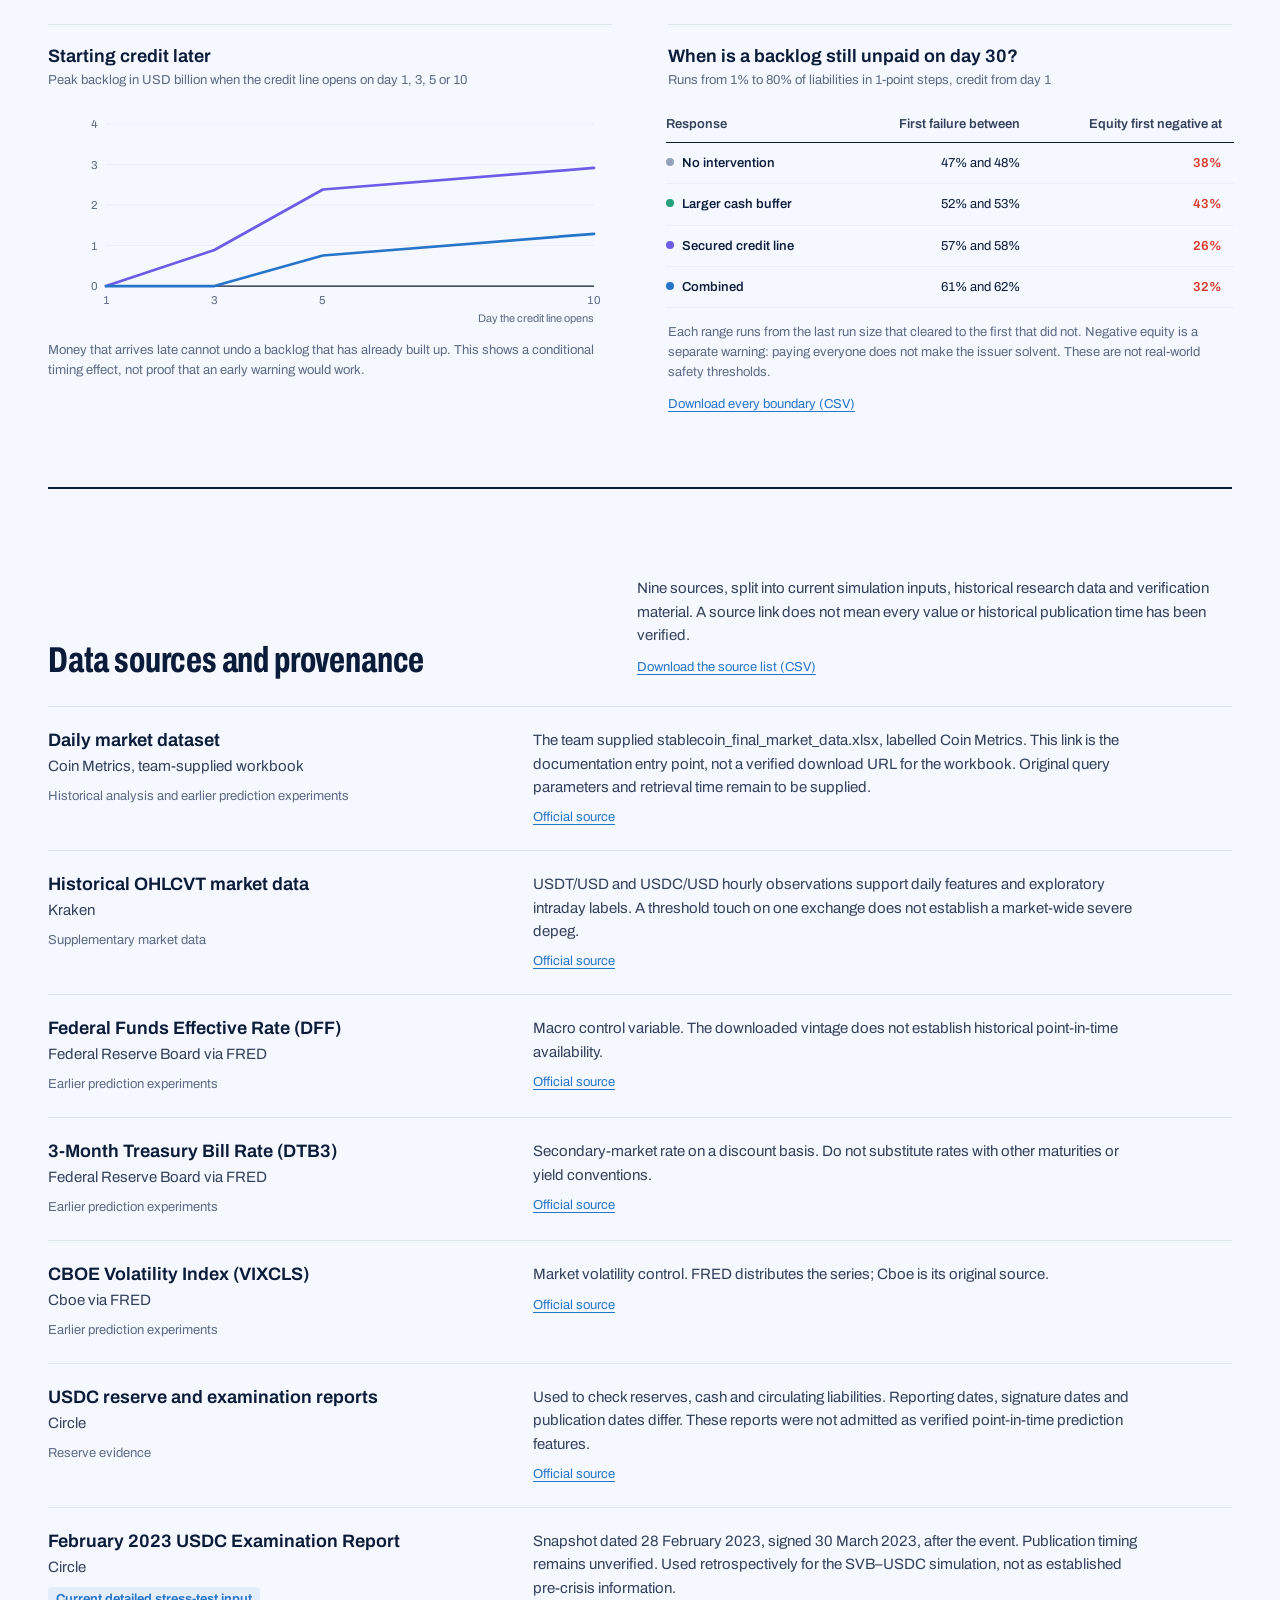
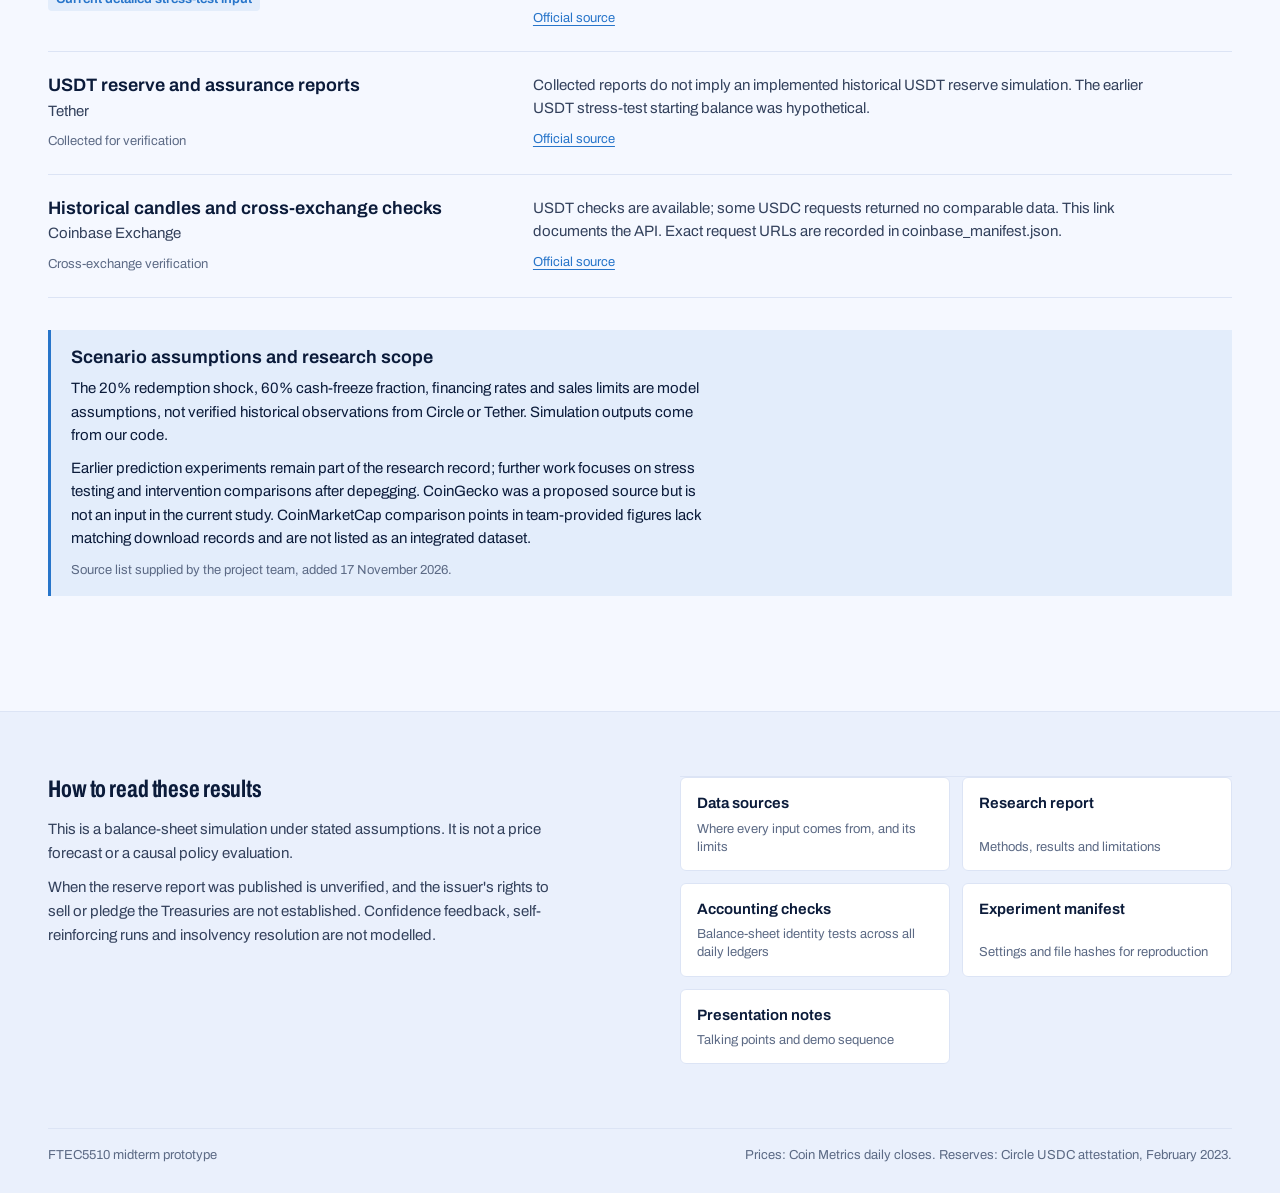
==== commit fe115bed: "Replace demo with redesigned layout and synchronized offline build" ====
--- a/demo/index.html
+++ b/demo/index.html
@@ -1,27 +1,363 @@
 <!doctype html>
 <html lang="en">
-<head><meta charset="utf-8"><meta name="viewport" content="width=device-width, initial-scale=1"><title>Stablecoin Depegging Risk Prediction and Reserve Stress Testing</title><link rel="stylesheet" href="style.css"><script defer src="data.js"></script><script defer src="app.js"></script></head>
+<head>
+  <meta charset="utf-8">
+  <meta name="viewport" content="width=device-width, initial-scale=1">
+  <title>Stablecoin Depegging Risk Prediction and Reserve Stress Testing</title>
+  <meta name="description" content="Historical stablecoin depegging windows and a conditional reserve stress test of USDC during the March 2023 SVB shock.">
+  <link rel="preconnect" href="https://fonts.googleapis.com">
+  <link rel="preconnect" href="https://fonts.gstatic.com" crossorigin>
+  <link rel="stylesheet" href="https://fonts.googleapis.com/css2?family=Archivo:wdth,wght@62..125,300..800&display=swap">
+  <link rel="stylesheet" href="style.css">
+  <script defer src="data.js"></script>
+  <script defer src="app.js"></script>
+</head>
 <body>
-<nav><a class="brand" href="index.html"><span class="brand-mark">S</span>Stablecoin Risk Research</a><a href="#data-sources" class="sources-nav">Data sources</a><span class="nav-tag">Midterm prototype</span><a href="report-en.html">Research report ↗</a></nav>
-<main>
-<header class="hero"><div><div class="eyebrow">FTEC5510 / ADVANCED FINANCIAL INFRASTRUCTURE</div><h1>Stablecoin Depegging Risk Prediction<br>and Reserve Stress Testing</h1><p>Midterm Prototype: Historical Events and Intervention Analysis.<br>Compare redemption resilience, costs, and funding obligations under consistent stress assumptions.</p></div><aside class="hero-note"><div class="small-cap">CURRENT SCOPE</div><strong>Historical events.<br>Reserve stress tests.</strong><p>Recovery means clearing redemption backlogs, not restoring the market price to its peg.</p><a href="report-en.html">Methods and limitations →</a></aside></header><div class="scope-banner"><strong>Proposal alignment</strong><p>This midterm prototype implements the reserve stress-testing stage. Prediction experiments remain exploratory; a validated forecast-to-intervention pipeline has not been established. A larger cash buffer is modelled as pre-shock reserve reallocation; a separate reserve-rebalancing policy is not yet implemented.</p></div>
-<section class="event-section"><div class="section-heading"><div><span class="step">01 / HISTORICAL CONTEXT</span><h2>Select a historical event</h2></div><span class="pill">Daily UTC · ±14 days</span></div><div id="events" class="event-grid" aria-label="Historical events"></div>
-<div class="history-layout"><article class="panel"><div class="chart-heading"><div><h3 id="event-title"></h3><p>Signed deviation from USD 1 (%) · Observed history</p></div><div class="legend"><span style="--swatch:#148276">USDT</span><span style="--swatch:#ce8337">USDC</span></div></div><div id="history-chart" class="chart" role="img" aria-label="Historical price deviations"></div><p class="caption">Source: the supplied complete price calendar, labelled Coin Metrics. These are daily observations, not intraday lows; the historical data vintage has not been independently reverified. The dashed line marks the reference event date.</p></article><aside class="panel evidence"><div class="small-cap">CASE EVIDENCE</div><h3 id="evidence-title"></h3><div id="evidence-body"></div><a href="#data-sources">Data provenance ↗</a></aside></div></section>
-<div id="history-only" class="notice" hidden>Only historical prices are shown for this event because a corresponding reserve snapshot is not available. The midterm simulation focuses on SVB and USDC; reserves from a different year are not substituted.<button id="back-svb" class="button">Explore the SVB case →</button></div>
-<section id="simulation"><div class="section-heading"><div><span class="step">02 / CONDITIONAL STRESS TESTS</span><h2>One shock. Alternative responses.</h2></div><span class="pill gold">Retrospective scenario analysis</span></div>
-<div class="lab-layout"><aside class="panel controls"><h3>Scenario settings</h3><p class="caption">Every selectable configuration is precomputed by the same Python model. Results update without interpolation.</p>
-<label for="redemption">Total redemptions / initial liabilities</label><select id="redemption"><option value="10">10%</option><option value="20" selected>20%</option><option value="30">30%</option><option value="40">40%</option><option value="50">50%</option></select>
-<label for="freeze">Cash freeze duration</label><select id="freeze"><option value="3">3 days</option><option value="10" selected>10 days</option><option value="20">20 days</option><option value="30">30 days</option><option value="45">45 days (beyond the horizon)</option></select>
-<label for="sale">Daily sales limit / initial Treasuries</label><select id="sale"><option value="0.1">0.1%</option><option value="1" selected>1%</option><option value="3">3%</option></select>
-<label for="activation">Credit activation day</label><select id="activation"><option value="1">Day 1</option><option value="3">Day 3</option><option value="5">Day 5</option><option value="10">Day 10</option></select>
-<fieldset><legend>Interventions to compare</legend><label class="check"><input type="checkbox" value="no_intervention" checked disabled>No intervention <small>Baseline</small></label><label class="check"><input type="checkbox" value="cash_buffer" checked>Larger cash buffer</label><label class="check"><input type="checkbox" value="credit_line" checked>Additional liquidity support</label><label class="check"><input type="checkbox" value="combined" checked>Combined intervention</label></fieldset>
-<button class="secondary" id="reset">Reset scenario</button><details><summary>Fixed parameters and assumptions</summary><p>60% of baseline net cash is frozen and released on freeze duration + 1. Market-value shock: 0%; liquidation haircut: 1%; horizon: 30 days. Requests arrive over five days with weights of 40/25/15/10/10%.</p><p>The prepositioned cash target is 30% of initial liabilities, prepared 30 days before the shock, with a 4% annual opportunity spread. Extra cash is assumed accessible outside the frozen channel.</p><p>Credit is capped at 10% of initial liabilities, with 8% annual interest, a 0.5% annual commitment fee, and collateral equal to 110% of principal. The facility is assumed precommitted. No repayment is modelled within the horizon; interest remains payable.</p><p>The sales cap uses original Treasury holdings. Only unpledged assets can be sold. The cash buffer is prepared before the shock, independently of credit activation.</p></details></aside>
-<div class="results-area"><div class="focus-line"><label for="focus">Focus intervention</label><select id="focus" aria-label="Focus intervention"></select><span id="scenario-caption"></span></div><div id="metrics" class="metric-grid" aria-live="polite"></div><div id="risk-note" class="notice warning" hidden></div>
-<article class="panel"><div class="chart-heading"><div><h3>Redemption backlog</h3><p>Unpaid requests · USD billion · Lower means less backlog</p></div><div id="strategy-legend" class="legend"></div></div><div id="queue-chart" class="chart" role="img" aria-label="Daily redemption backlog by intervention"></div></article>
-<article class="panel secondary-chart"><div class="chart-heading"><div><h3>What debt remains after recovery?</h3><p>Financing principal + accrued interest · USD billion</p></div><select id="secondary-metric" aria-label="Secondary metric"><option value="financing_debt">Financing debt</option><option value="free_cash">Available cash</option><option value="net_reserve_coverage">Net reserve coverage</option><option value="equity">Net equity</option></select></div><div id="secondary-chart" class="chart" role="img" aria-label="Debt and asset metrics by intervention"></div></article>
-<article class="panel"><div class="chart-heading"><div><h3>Intervention comparison</h3><p>Amounts: USD billion. Cumulative backlog: USD billion-days. No intervention is assumed to be universally optimal.</p></div><button class="secondary" id="export-results">Export results CSV ↓</button></div><div class="table-scroll"><table><thead><tr><th>Intervention</th><th>Backlog clearance</th><th>Peak backlog</th><th>Cumulative backlog</th><th>Economic cost</th><th>Ending debt</th><th>Min. net coverage</th></tr></thead><tbody id="comparison"></tbody></table></div><p class="caption">No backlog does not mean no funding is needed. Economic cost includes losses, fees, interest, and the opportunity cost of cash. Financing debt is not an expense. The combined strategy uses more resources; this is not an equal-budget comparison.</p><div class="actions"><button class="text-button" id="export-paths">Export daily paths</button><button class="text-button" id="export-config">Export configuration and sources</button></div></article></div></div>
-<div class="section-heading"><div><span class="step">03 / TIMING AND FAILURE BOUNDARIES</span><h2>When does timing matter, and when do interventions fail?</h2></div></div>
-<div class="experiment-grid"><article class="panel"><div class="chart-heading"><div><h3>Vary credit activation</h3><p>Current shock settings; compare activation on days 1, 3, 5, and 10</p></div></div><div id="timing-chart" class="chart" role="img" aria-label="Credit activation timing and peak backlog"></div><p class="caption">Y-axis: peak backlog (USD billion). The lines compare secured credit and the combined strategy; the x-axis is the credit activation day. This is a conditional timing comparison, not evidence of successful early warning.</p></article><article class="panel"><h3>When does a backlog remain on day 30?</h3><p class="caption">Current freeze duration and sales cap; credit starts on day 1. Redemptions range from 1% to 80% in one-percentage-point steps.</p><div class="table-scroll"><table><thead><tr><th>Intervention</th><th>First failure bracket</th><th>First negative equity</th></tr></thead><tbody id="boundaries"></tbody></table></div><p class="caption">The bracket spans the last tested clearance point and the first point with a remaining backlog. Negative equity is a separate warning: completing payments does not establish solvency. These are not real-world safety thresholds.</p><a href="results/failure_boundaries.csv">Download all boundaries ↓</a></article></div></section>
-<section id="data-sources" class="data-sources" aria-labelledby="sources-title"><div class="section-heading"><div><span class="step">03 / DATA AND EVIDENCE</span><h2 id="sources-title">Data sources and provenance</h2></div><a href="evidence/data-sources.csv" download>Download source list CSV ↓</a></div><p class="source-intro">Nine source entries distinguish current simulation inputs, historical research data and verification material. A source link does not establish that every value or historical publication time has been verified.</p><article class="source-entry"><div><h3>Daily market dataset</h3><p class="source-provider">Coin Metrics · team-supplied workbook</p><p class="source-use">Historical analysis and earlier prediction experiments</p></div><div><p>The team supplied stablecoin_final_market_data.xlsx, labelled Coin Metrics. This link is the documentation entry point, not a verified download URL for the workbook. Original query parameters and retrieval time remain to be supplied.</p><a href="https://docs.coinmetrics.io/" target="_blank" rel="noopener noreferrer">Open official source ↗</a></div></article><article class="source-entry"><div><h3>Historical OHLCVT market data</h3><p class="source-provider">Kraken</p><p class="source-use">Supplementary market data</p></div><div><p>USDT/USD and USDC/USD hourly observations support daily features and exploratory intraday labels. A threshold touch on one exchange does not establish a market-wide severe depeg.</p><a href="https://support.kraken.com/articles/360047124832-downloadable-historical-ohlcvt-open-high-low-close-volume-trades-data" target="_blank" rel="noopener noreferrer">Open official source ↗</a></div></article><article class="source-entry"><div><h3>Federal Funds Effective Rate · DFF</h3><p class="source-provider">Federal Reserve Board via FRED</p><p class="source-use">Earlier prediction experiments</p></div><div><p>Macro control variable. The downloaded vintage does not establish historical point-in-time availability.</p><a href="https://fred.stlouisfed.org/series/DFF" target="_blank" rel="noopener noreferrer">Open official source ↗</a></div></article><article class="source-entry"><div><h3>3-Month Treasury Bill Rate · DTB3</h3><p class="source-provider">Federal Reserve Board via FRED</p><p class="source-use">Earlier prediction experiments</p></div><div><p>Secondary-market rate on a discount basis. Do not substitute rates with other maturities or yield conventions.</p><a href="https://fred.stlouisfed.org/series/DTB3" target="_blank" rel="noopener noreferrer">Open official source ↗</a></div></article><article class="source-entry"><div><h3>CBOE Volatility Index · VIXCLS</h3><p class="source-provider">Cboe via FRED</p><p class="source-use">Earlier prediction experiments</p></div><div><p>Market volatility control. FRED distributes the series; Cboe is its original source.</p><a href="https://fred.stlouisfed.org/series/VIXCLS" target="_blank" rel="noopener noreferrer">Open official source ↗</a></div></article><article class="source-entry"><div><h3>USDC reserve and examination reports</h3><p class="source-provider">Circle</p><p class="source-use">Reserve evidence</p></div><div><p>Used to check reserves, cash and circulating liabilities. Reporting dates, signature dates and publication dates differ. These reports were not admitted as verified point-in-time prediction features.</p><a href="https://www.circle.com/transparency" target="_blank" rel="noopener noreferrer">Open official source ↗</a></div></article><article class="source-entry"><div><h3>February 2023 USDC Examination Report</h3><p class="source-provider">Circle</p><p class="source-use">Current detailed stress-test input</p></div><div><p>Snapshot dated 28 February 2023, signed 30 March 2023, after the event. Publication timing remains unverified. Used retrospectively for the SVB–USDC simulation, not as established pre-crisis information.</p><a href="https://6778953.fs1.hubspotusercontent-na1.net/hubfs/6778953/USDCAttestationReports/2023%20USDC_Circle%20Examination%20Report%20February%202023.pdf" target="_blank" rel="noopener noreferrer">Open official source ↗</a></div></article><article class="source-entry"><div><h3>USDT reserve and assurance reports</h3><p class="source-provider">Tether</p><p class="source-use">Collected for verification</p></div><div><p>Collected reports do not imply an implemented historical USDT reserve simulation. The earlier USDT stress-test starting balance was hypothetical.</p><a href="https://tether.to/en/transparency/" target="_blank" rel="noopener noreferrer">Open official source ↗</a></div></article><article class="source-entry"><div><h3>Historical candles and cross-exchange checks</h3><p class="source-provider">Coinbase Exchange</p><p class="source-use">Cross-exchange verification</p></div><div><p>USDT checks are available; some USDC requests returned no comparable data. This link documents the API. Exact request URLs are recorded in coinbase_manifest.json.</p><a href="https://docs.cdp.coinbase.com/api-reference/exchange-api/rest-api/products/get-product-candles" target="_blank" rel="noopener noreferrer">Open official source ↗</a></div></article><div class="source-assumptions"><h3>Scenario assumptions and research scope</h3><p>The 20% redemption shock, 60% cash-freeze fraction, financing rates and sales limits are model assumptions, not verified historical observations from Circle or Tether. Simulation outputs come from our code.</p><p>Earlier prediction experiments remain part of the research record. Further work focuses on stress testing and intervention comparisons after depegging. CoinGecko was a proposed source but is not an input in the current study. CoinMarketCap comparison points in team-provided figures lack matching download records and are not listed as an integrated dataset.</p><p class="caption">Source list supplied by the project team, added 17 November 2026. The February 2023 Circle report is the direct reserve input for the current detailed SVB–USDC simulation.</p></div></section>
-<footer><strong>Scope of interpretation</strong><p>This is a balance-sheet simulation under explicit assumptions, not causal policy evaluation or price prediction. Reserve publication timing is unverified, and direct liquidation or collateral rights are not established. Confidence feedback, endogenous runs, and insolvency resolution are not modelled. Observed prices and simulated paths are separate.</p><a href="#data-sources">Data sources</a> · <a href="report-en.html">Research report</a> · <a href="audit.json">Accounting checks</a> · <a href="manifest.json">Experiment manifest</a> · <a href="presentation-notes.txt">Presentation notes</a><p class="caption">Precomputed scenario results and configurations are included. For academic research and scenario analysis.</p></footer>
-</main></body></html>
+  <a class="skip" href="#simulation">Skip to the stress test</a>
+
+  <nav class="topbar">
+    <a class="brand" href="index.html"><span class="brand-peg" aria-hidden="true">$1.00</span>Stablecoin risk research</a>
+    <div class="topbar-links">
+      <span class="course">FTEC5510 midterm prototype</span>
+      <a href="#data-sources">Data sources</a>
+      <a href="report-en.html">Research report</a>
+    </div>
+  </nav>
+
+  <main>
+    <header class="hero">
+      <h1>Stablecoin depegging risk prediction and reserve stress testing</h1>
+      <p class="lead">Six episodes when a stablecoin drifted from one dollar, and a balance-sheet stress test of how USDC's issuer could have met redemptions when its cash was frozen at Silicon Valley Bank.</p>
+      <p class="scope">Recovery here means clearing the redemption backlog, not restoring the market price. Results are conditional simulations, not causal estimates. <a href="report-en.html">Methods and limitations</a></p>
+    </header>
+
+    <section class="history" aria-labelledby="history-heading">
+      <h2 id="history-heading" class="visually-hidden">Historical event windows</h2>
+      <ol id="events" class="timeline" aria-label="Historical events, in date order"></ol>
+
+      <div class="history-layout">
+        <figure class="sheet peg-sheet">
+          <figcaption class="chart-head">
+            <div>
+              <h3 id="event-title"></h3>
+              <p>Daily close against the USD 1.00 peg, 14 days either side of the reference date</p>
+            </div>
+            <ul class="legend" aria-label="Coins">
+              <li style="--swatch:var(--usdt)">USDT</li>
+              <li style="--swatch:var(--usdc)">USDC</li>
+            </ul>
+          </figcaption>
+          <div id="history-chart" class="chart chart-tall" role="img" aria-label="Daily stablecoin prices around the selected event"></div>
+          <p class="note">Daily UTC closes from the supplied Coin Metrics calendar. They miss intraday lows, and the data vintage has not been re-verified.</p>
+        </figure>
+
+        <aside class="evidence">
+          <h3 id="evidence-title"></h3>
+          <div id="evidence-body"></div>
+          <a href="#data-sources">Data sources and provenance</a>
+        </aside>
+      </div>
+
+      <div id="history-only" class="callout" hidden>
+        <p>There is no reserve snapshot for this episode, so only market prices are shown. The stress test uses the February 2023 USDC reserves and does not reuse them for other years.</p>
+        <button id="back-svb" class="btn" type="button">Open the SVB and USDC stress test</button>
+      </div>
+    </section>
+
+    <section id="simulation" class="lab" aria-labelledby="lab-heading">
+      <header class="section-head">
+        <h2 id="lab-heading">Reserve stress test: USDC, March 2023</h2>
+        <p>The same redemption requests hit the same February 2023 balance sheet. Four responses are compared over 30 days. All 300 settings were computed in advance by one ledger model, and nothing is interpolated.</p>
+      </header>
+
+      <div class="lab-layout">
+        <form class="controls" id="controls" aria-label="Scenario settings" onsubmit="return false">
+          <div class="control" id="ctl-redemption"></div>
+          <div class="control" id="ctl-freeze"></div>
+          <div class="control" id="ctl-sale"></div>
+          <div class="control" id="ctl-activation"></div>
+
+          <fieldset class="control strategies">
+            <legend>Responses to compare</legend>
+            <label class="check" style="--swatch:var(--s-none)">
+              <input type="checkbox" value="no_intervention" checked disabled>
+              <span>No intervention <small>Baseline, always shown</small></span>
+            </label>
+            <label class="check" style="--swatch:var(--s-cash)">
+              <input type="checkbox" value="cash_buffer" checked>
+              <span>Larger cash buffer <small>30% of liabilities held as cash before the shock</small></span>
+            </label>
+            <label class="check" style="--swatch:var(--s-credit)">
+              <input type="checkbox" value="credit_line" checked>
+              <span>Secured credit line <small>Up to 10% of liabilities, 8% interest</small></span>
+            </label>
+            <label class="check" style="--swatch:var(--s-combined)">
+              <input type="checkbox" value="combined" checked>
+              <span>Combined <small>Cash buffer and credit line together</small></span>
+            </label>
+          </fieldset>
+
+          <button class="btn btn-quiet" id="reset" type="button">Reset to default scenario</button>
+
+          <details class="assumptions">
+            <summary>Fixed assumptions</summary>
+            <p>60% of baseline net cash is frozen and released the day after the freeze ends. No Treasury price shock, a 1% liquidation haircut, and a 30-day horizon. Requests arrive over five days, weighted 40, 25, 15, 10 and 10%.</p>
+            <p>The cash buffer targets 30% of initial liabilities, is built 30 days before the shock at a 4% annual opportunity spread, and sits outside the frozen bank.</p>
+            <p>Credit is capped at 10% of initial liabilities, costs 8% a year plus a 0.5% commitment fee, and needs collateral worth 110% of principal. Nothing is repaid within the horizon.</p>
+            <p>The sales cap applies to original Treasury holdings, and only unpledged Treasuries can be sold.</p>
+          </details>
+        </form>
+
+        <div class="results">
+          <div class="focus-bar">
+            <div class="focus-pick">
+              <span id="focus-label">Show figures for</span>
+              <div id="focus" class="seg seg-small" role="radiogroup" aria-labelledby="focus-label"></div>
+            </div>
+            <p id="scenario-caption" class="scenario"></p>
+          </div>
+
+          <dl id="metrics" class="ledger" aria-live="polite"></dl>
+          <div id="risk-note" class="callout callout-red" role="status" hidden></div>
+
+          <figure class="sheet">
+            <figcaption class="chart-head">
+              <div>
+                <h3>Redemption backlog</h3>
+                <p>Requests the issuer could not yet pay, USD billion</p>
+              </div>
+              <ul id="strategy-legend" class="legend" aria-label="Responses"></ul>
+            </figcaption>
+            <div id="queue-chart" class="chart" role="img" aria-label="Daily redemption backlog by response"></div>
+          </figure>
+
+          <figure class="sheet secondary-chart">
+            <figcaption class="chart-head">
+              <div>
+                <h3 id="secondary-title">Debt left after the backlog clears</h3>
+                <p id="secondary-sub">Credit principal plus accrued interest, USD billion</p>
+              </div>
+              <div id="secondary-metric" class="seg seg-small" role="radiogroup" aria-label="Measure to plot"></div>
+            </figcaption>
+            <div id="secondary-chart" class="chart" role="img" aria-label="Balance-sheet measure by response"></div>
+          </figure>
+
+          <section class="sheet" aria-labelledby="compare-heading">
+            <div class="chart-head">
+              <div>
+                <h3 id="compare-heading">Responses side by side</h3>
+                <p>USD billion. Cumulative backlog is in USD billion-days. The responses use different amounts of resources, so this is not an equal-budget comparison.</p>
+              </div>
+              <button class="btn btn-quiet" id="export-results" type="button">Download results (CSV)</button>
+            </div>
+            <div class="table-scroll">
+              <table class="num-table">
+                <thead>
+                  <tr>
+                    <th scope="col">Response</th>
+                    <th scope="col">Backlog cleared</th>
+                    <th scope="col">Peak backlog</th>
+                    <th scope="col">Cumulative backlog</th>
+                    <th scope="col">Economic cost</th>
+                    <th scope="col">Debt on day 30</th>
+                    <th scope="col">Lowest net coverage</th>
+                  </tr>
+                </thead>
+                <tbody id="comparison"></tbody>
+              </table>
+            </div>
+            <p class="note">Having no backlog does not mean no funding was needed. Economic cost covers losses, fees, interest and the opportunity cost of holding cash. Debt is reported separately because it is not an expense.</p>
+            <div class="actions">
+              <button class="link-btn" id="export-paths" type="button">Download daily paths (CSV)</button>
+              <button class="link-btn" id="export-config" type="button">Download settings and sources (JSON)</button>
+            </div>
+          </section>
+        </div>
+      </div>
+
+      <header class="section-head">
+        <h2>Timing and breaking points</h2>
+        <p>How much a late credit line costs, and how large a run each response can survive at the current freeze and sales cap.</p>
+      </header>
+
+      <div class="experiment-grid">
+        <figure class="sheet">
+          <figcaption class="chart-head">
+            <div>
+              <h3>Starting credit later</h3>
+              <p>Peak backlog in USD billion when the credit line opens on day 1, 3, 5 or 10</p>
+            </div>
+          </figcaption>
+          <div id="timing-chart" class="chart" role="img" aria-label="Peak backlog by credit start day"></div>
+          <p class="note">Money that arrives late cannot undo a backlog that has already built up. This shows a conditional timing effect, not proof that an early warning would work.</p>
+        </figure>
+
+        <section class="sheet" aria-labelledby="boundary-heading">
+          <div class="chart-head">
+            <div>
+              <h3 id="boundary-heading">When is a backlog still unpaid on day 30?</h3>
+              <p>Runs from 1% to 80% of liabilities in 1-point steps, credit from day 1</p>
+            </div>
+          </div>
+          <div class="table-scroll">
+            <table class="num-table">
+              <thead>
+                <tr>
+                  <th scope="col">Response</th>
+                  <th scope="col">First failure between</th>
+                  <th scope="col">Equity first negative at</th>
+                </tr>
+              </thead>
+              <tbody id="boundaries"></tbody>
+            </table>
+          </div>
+          <p class="note">Each range runs from the last run size that cleared to the first that did not. Negative equity is a separate warning: paying everyone does not make the issuer solvent. These are not real-world safety thresholds.</p>
+          <a href="results/failure_boundaries.csv">Download every boundary (CSV)</a>
+        </section>
+      </div>
+    </section>
+
+    <section id="data-sources" class="sources" aria-labelledby="sources-heading">
+      <header class="section-head">
+        <h2 id="sources-heading">Data sources and provenance</h2>
+        <div>
+          <p>Nine sources, split into current simulation inputs, historical research data and verification material. A source link does not mean every value or historical publication time has been verified.</p>
+          <a class="sources-download" href="evidence/data-sources.csv" download>Download the source list (CSV)</a>
+        </div>
+      </header>
+
+      <ol class="source-list">
+        <li class="source">
+          <div class="source-meta">
+            <h3>Daily market dataset</h3>
+            <p class="source-provider">Coin Metrics, team-supplied workbook</p>
+            <p class="source-use">Historical analysis and earlier prediction experiments</p>
+          </div>
+          <div class="source-body">
+            <p>The team supplied stablecoin_final_market_data.xlsx, labelled Coin Metrics. This link is the documentation entry point, not a verified download URL for the workbook. Original query parameters and retrieval time remain to be supplied.</p>
+            <a href="https://docs.coinmetrics.io/" target="_blank" rel="noopener noreferrer">Official source<span class="visually-hidden"> for Daily market dataset (opens in a new tab)</span></a>
+          </div>
+        </li>
+        <li class="source">
+          <div class="source-meta">
+            <h3>Historical OHLCVT market data</h3>
+            <p class="source-provider">Kraken</p>
+            <p class="source-use">Supplementary market data</p>
+          </div>
+          <div class="source-body">
+            <p>USDT/USD and USDC/USD hourly observations support daily features and exploratory intraday labels. A threshold touch on one exchange does not establish a market-wide severe depeg.</p>
+            <a href="https://support.kraken.com/articles/360047124832-downloadable-historical-ohlcvt-open-high-low-close-volume-trades-data" target="_blank" rel="noopener noreferrer">Official source<span class="visually-hidden"> for Historical OHLCVT market data (opens in a new tab)</span></a>
+          </div>
+        </li>
+        <li class="source">
+          <div class="source-meta">
+            <h3>Federal Funds Effective Rate (DFF)</h3>
+            <p class="source-provider">Federal Reserve Board via FRED</p>
+            <p class="source-use">Earlier prediction experiments</p>
+          </div>
+          <div class="source-body">
+            <p>Macro control variable. The downloaded vintage does not establish historical point-in-time availability.</p>
+            <a href="https://fred.stlouisfed.org/series/DFF" target="_blank" rel="noopener noreferrer">Official source<span class="visually-hidden"> for Federal Funds Effective Rate (DFF) (opens in a new tab)</span></a>
+          </div>
+        </li>
+        <li class="source">
+          <div class="source-meta">
+            <h3>3-Month Treasury Bill Rate (DTB3)</h3>
+            <p class="source-provider">Federal Reserve Board via FRED</p>
+            <p class="source-use">Earlier prediction experiments</p>
+          </div>
+          <div class="source-body">
+            <p>Secondary-market rate on a discount basis. Do not substitute rates with other maturities or yield conventions.</p>
+            <a href="https://fred.stlouisfed.org/series/DTB3" target="_blank" rel="noopener noreferrer">Official source<span class="visually-hidden"> for 3-Month Treasury Bill Rate (DTB3) (opens in a new tab)</span></a>
+          </div>
+        </li>
+        <li class="source">
+          <div class="source-meta">
+            <h3>CBOE Volatility Index (VIXCLS)</h3>
+            <p class="source-provider">Cboe via FRED</p>
+            <p class="source-use">Earlier prediction experiments</p>
+          </div>
+          <div class="source-body">
+            <p>Market volatility control. FRED distributes the series; Cboe is its original source.</p>
+            <a href="https://fred.stlouisfed.org/series/VIXCLS" target="_blank" rel="noopener noreferrer">Official source<span class="visually-hidden"> for CBOE Volatility Index (VIXCLS) (opens in a new tab)</span></a>
+          </div>
+        </li>
+        <li class="source">
+          <div class="source-meta">
+            <h3>USDC reserve and examination reports</h3>
+            <p class="source-provider">Circle</p>
+            <p class="source-use">Reserve evidence</p>
+          </div>
+          <div class="source-body">
+            <p>Used to check reserves, cash and circulating liabilities. Reporting dates, signature dates and publication dates differ. These reports were not admitted as verified point-in-time prediction features.</p>
+            <a href="https://www.circle.com/transparency" target="_blank" rel="noopener noreferrer">Official source<span class="visually-hidden"> for USDC reserve and examination reports (opens in a new tab)</span></a>
+          </div>
+        </li>
+        <li class="source is-input">
+          <div class="source-meta">
+            <h3>February 2023 USDC Examination Report</h3>
+            <p class="source-provider">Circle</p>
+            <p class="source-use">Current detailed stress-test input</p>
+          </div>
+          <div class="source-body">
+            <p>Snapshot dated 28 February 2023, signed 30 March 2023, after the event. Publication timing remains unverified. Used retrospectively for the SVB–USDC simulation, not as established pre-crisis information.</p>
+            <a href="https://6778953.fs1.hubspotusercontent-na1.net/hubfs/6778953/USDCAttestationReports/2023%20USDC_Circle%20Examination%20Report%20February%202023.pdf" target="_blank" rel="noopener noreferrer">Official source<span class="visually-hidden"> for February 2023 USDC Examination Report (opens in a new tab)</span></a>
+          </div>
+        </li>
+        <li class="source">
+          <div class="source-meta">
+            <h3>USDT reserve and assurance reports</h3>
+            <p class="source-provider">Tether</p>
+            <p class="source-use">Collected for verification</p>
+          </div>
+          <div class="source-body">
+            <p>Collected reports do not imply an implemented historical USDT reserve simulation. The earlier USDT stress-test starting balance was hypothetical.</p>
+            <a href="https://tether.to/en/transparency/" target="_blank" rel="noopener noreferrer">Official source<span class="visually-hidden"> for USDT reserve and assurance reports (opens in a new tab)</span></a>
+          </div>
+        </li>
+        <li class="source">
+          <div class="source-meta">
+            <h3>Historical candles and cross-exchange checks</h3>
+            <p class="source-provider">Coinbase Exchange</p>
+            <p class="source-use">Cross-exchange verification</p>
+          </div>
+          <div class="source-body">
+            <p>USDT checks are available; some USDC requests returned no comparable data. This link documents the API. Exact request URLs are recorded in coinbase_manifest.json.</p>
+            <a href="https://docs.cdp.coinbase.com/api-reference/exchange-api/rest-api/products/get-product-candles" target="_blank" rel="noopener noreferrer">Official source<span class="visually-hidden"> for Historical candles and cross-exchange checks (opens in a new tab)</span></a>
+          </div>
+        </li>
+      </ol>
+
+      <div class="callout source-scope">
+        <div>
+          <h3>Scenario assumptions and research scope</h3>
+          <p>The 20% redemption shock, 60% cash-freeze fraction, financing rates and sales limits are model assumptions, not verified historical observations from Circle or Tether. Simulation outputs come from our code.</p>
+          <p>Earlier prediction experiments remain part of the research record; further work focuses on stress testing and intervention comparisons after depegging. CoinGecko was a proposed source but is not an input in the current study. CoinMarketCap comparison points in team-provided figures lack matching download records and are not listed as an integrated dataset.</p>
+          <p class="source-note">Source list supplied by the project team, added 17 November 2026.</p>
+        </div>
+      </div>
+    </section>
+  </main>
+
+  <footer class="footer">
+    <div class="footer-inner">
+      <div class="footer-note">
+        <h2>How to read these results</h2>
+        <p>This is a balance-sheet simulation under stated assumptions. It is not a price forecast or a causal policy evaluation.</p>
+        <p>When the reserve report was published is unverified, and the issuer's rights to sell or pledge the Treasuries are not established. Confidence feedback, self-reinforcing runs and insolvency resolution are not modelled.</p>
+      </div>
+      <ul class="footer-files" aria-label="Project files">
+        <li><a href="#data-sources">Data sources</a><span>Where every input comes from, and its limits</span></li>
+        <li><a href="report-en.html">Research report</a><span>Methods, results and limitations</span></li>
+        <li><a href="audit.json">Accounting checks</a><span>Balance-sheet identity tests across all daily ledgers</span></li>
+        <li><a href="manifest.json">Experiment manifest</a><span>Settings and file hashes for reproduction</span></li>
+        <li><a href="presentation-notes.txt">Presentation notes</a><span>Talking points and demo sequence</span></li>
+      </ul>
+    </div>
+    <div class="footer-base">
+      <span>FTEC5510 midterm prototype</span>
+      <span>Prices: Coin Metrics daily closes. Reserves: Circle USDC attestation, February 2023.</span>
+    </div>
+  </footer>
+</body>
+</html>
--- a/demo/style.css
+++ b/demo/style.css
@@ -1,11 +1,931 @@
 @charset "UTF-8";
-:root{--ink:#192f3c;--muted:#63747c;--teal:#148276;--cream:#f6f5ef;--line:#dde3df;--gold:#ce8337;--navy:#112f3e}*{box-sizing:border-box}body{margin:0;background:var(--cream);color:var(--ink);font:15px/1.65 -apple-system,BlinkMacSystemFont,"PingFang SC","Microsoft YaHei",sans-serif}a{color:var(--teal);text-underline-offset:4px}button,select{font:inherit}button,a,select,input,summary{-webkit-tap-highlight-color:transparent}button{cursor:pointer}button:focus-visible,select:focus-visible,a:focus-visible,summary:focus-visible{outline:3px solid #e5ac54;outline-offset:3px}nav{height:78px;padding:0 5vw;display:flex;align-items:center;gap:24px;border-bottom:1px solid var(--line);background:#fffdf8}nav>a:last-child{margin-left:auto;font-size:13px;text-decoration:none}.brand{display:flex;align-items:center;gap:12px;text-decoration:none;color:var(--ink);font-weight:750;font-size:17px}.brand-mark{display:grid;place-items:center;width:32px;height:35px;color:white;background:var(--teal);border-radius:8px 8px 8px 0;font-family:Georgia,serif;font-size:24px}.nav-tag{font-size:12px;color:var(--muted)}main{max-width:1440px;margin:auto;padding:0 5vw}.hero{padding:64px 0 48px;display:grid;grid-template-columns:1fr 290px;gap:60px;align-items:center}.eyebrow,.small-cap{font-size:11px;letter-spacing:2px;font-weight:700;color:var(--teal)}h1{font-size:clamp(30px,3.7vw,51px);font-weight:680;line-height:1.3;letter-spacing:-1.5px;margin:16px 0 20px}h2{font-size:25px;line-height:1.35;margin:9px 0}h3{font-size:17px;margin:0 0 6px;line-height:1.5}p{margin:8px 0 14px}.hero p{color:var(--muted);font-size:16px}.hero-note{border-left:1px solid #cbd4cf;padding:12px 0 12px 32px}.hero-note strong{display:block;font-size:23px;line-height:1.5;margin:12px 0}.hero-note p,.hero-note a{font-size:13px}.section-heading{display:flex;justify-content:space-between;align-items:center;gap:16px;margin:30px 0 20px}.step{font-size:11px;letter-spacing:1.4px;font-weight:700;color:var(--teal)}.pill{display:inline-block;padding:5px 12px;border-radius:30px;background:#e8eeea;color:#41645b;font-size:11px;white-space:nowrap}.pill.gold{background:#f3e9d7;color:#896226}.event-grid{display:grid;grid-template-columns:repeat(6,1fr);gap:9px;margin-bottom:20px}.event-button{border:1px solid var(--line);padding:14px 12px;text-align:left;background:#fffdf8;border-radius:9px;min-height:94px;color:var(--ink);transition:.15s}.event-button:hover{border-color:var(--teal);transform:translateY(-2px)}.event-button small{display:block;font-size:10px;color:var(--muted);margin-top:9px}.event-button strong{font-size:12px;line-height:1.45;display:block}.event-button.active{background:var(--navy);border-color:var(--navy);color:white}.event-button.active small{color:#a9c7c7}.history-layout{display:grid;grid-template-columns:1fr 300px;gap:20px}.panel{background:#fffefb;border:1px solid var(--line);border-radius:13px;padding:24px;min-width:0}.chart-heading{display:flex;justify-content:space-between;align-items:flex-start;gap:20px}.chart-heading p{color:var(--muted);font-size:12px;margin:2px 0 10px}.chart{width:100%;min-width:0}.chart svg{width:100%;height:auto;display:block}.legend{display:flex;flex-wrap:wrap;gap:8px 12px;font-size:10px;color:var(--muted);padding-top:5px}.legend span{white-space:nowrap}.legend span:before{content:"";display:inline-block;background:var(--swatch);width:13px;height:3px;vertical-align:middle;margin-right:5px}.caption{font-size:11px;color:var(--muted);line-height:1.7}.evidence{background:#eaf0eb}.evidence h3{font-size:20px;margin-top:16px}.evidence p{font-size:12px}.evidence dl{margin:20px 0}.evidence dt{font-size:11px;color:var(--muted)}.evidence dd{margin:0 0 10px;font-size:19px;font-variant-numeric:tabular-nums}.evidence a{font-size:12px}.lab-layout{display:grid;grid-template-columns:260px 1fr;gap:24px;align-items:start}.controls{position:sticky;top:16px;padding:22px}.controls>label{display:block;font-size:12px;font-weight:600;margin-top:20px}select{border:1px solid #cdd8d2;background:#fffefb;color:var(--ink);border-radius:6px;padding:9px 10px;font-size:12px;max-width:100%}.controls>select{width:100%;margin-top:6px}.controls fieldset{border:0;border-top:1px solid var(--line);padding:18px 0 0;margin:24px 0 18px}.controls legend{font-size:12px;padding-right:8px}.check{font-size:12px;display:flex;align-items:center;gap:7px;padding:6px 0}.check small{color:var(--muted);font-size:9px;margin-left:auto}input{accent-color:var(--teal)}.secondary,.button{border:1px solid #cdd8d2;border-radius:7px;padding:9px 13px;background:transparent;color:var(--ink);font-size:12px;text-decoration:none;display:inline-block}.secondary:hover{background:#eaf0eb}.controls .secondary{width:100%}.button{background:var(--teal);color:white;border-color:var(--teal)}details{border-top:1px solid var(--line);margin-top:22px;padding-top:15px;font-size:11px;color:var(--muted)}summary{cursor:pointer;color:var(--ink)}details p{margin:12px 0}.results-area{display:grid;gap:18px;min-width:0}.focus-line{display:flex;align-items:center;gap:12px;flex-wrap:wrap;font-size:11px}.focus-line>span{color:var(--muted);margin-left:auto}.focus-line select{font-weight:600;padding:6px 9px}.metric-grid{display:grid;grid-template-columns:repeat(4,1fr);gap:12px}.metric{background:#edf2ed;border-radius:9px;padding:18px 15px;min-height:115px}.metric:first-child{background:var(--navy);color:white}.metric .label{font-size:11px;opacity:.8}.metric .number{font-size:27px;line-height:1.4;letter-spacing:-.7px;margin-top:10px;font-weight:650;font-variant-numeric:tabular-nums}.metric .unit{font-size:10px;opacity:.7;margin-top:4px}.table-scroll{overflow-x:auto}table{width:100%;border-collapse:collapse;font-size:11px;white-space:nowrap}th{text-align:left;color:var(--muted);font-weight:500;padding:13px 10px;border-bottom:1px solid #aabcb2}td{padding:15px 10px;border-bottom:1px solid var(--line);font-variant-numeric:tabular-nums}tr.focus td{background:#eff4ee}.actions{display:flex;gap:20px}.text-button{padding:0;background:none;border:0;font-size:11px;color:var(--teal);text-decoration:underline;text-underline-offset:4px}.notice{padding:18px 22px;background:#e9eee4;border-left:3px solid var(--teal);border-radius:3px;margin:18px 0;font-size:13px}.notice .button{margin:10px 0 0 15px}.warning{background:#fcf0df;border-color:var(--gold);font-size:12px;margin:0}.experiment-grid{display:grid;grid-template-columns:1fr 1fr;gap:22px}.experiment-grid a{font-size:11px}footer{padding:35px 0 45px;border-top:1px solid var(--line);margin-top:50px;font-size:12px;color:var(--muted)}footer strong{color:var(--ink)}footer p{max-width:950px}.report main{max-width:1120px}.report header{padding:60px 0 30px}.report h1{font-size:43px}.report section{background:white;border:1px solid var(--line);padding:30px;margin:25px 0;border-radius:12px}.report section>h2{font-size:23px;margin-bottom:22px}.report section img{max-width:100%;height:auto;margin:20px 0}.report table{font-size:12px}.report p{line-height:1.9}.report .table-scroll{margin:20px 0}[hidden]{display:none!important}
-@media(max-width:1100px){main{padding:0 3vw}.history-layout{grid-template-columns:1fr 250px}.lab-layout{grid-template-columns:225px 1fr;gap:16px}.panel{padding:18px}.metric-grid{gap:8px}.metric{padding:14px 10px}.metric .number{font-size:23px}.event-grid{grid-template-columns:repeat(3,1fr)}.event-button{min-height:74px}.chart-heading{flex-wrap:wrap;gap:6px}}
-@media(max-width:760px){nav{height:65px;padding:0 5vw}.nav-tag{display:none}.brand{font-size:14px}main{padding:0 5vw}.hero{padding:34px 0;grid-template-columns:1fr;gap:20px}.hero-note{border-left:0;border-top:1px solid var(--line);padding:18px 0;display:none}.hero p{font-size:14px}.section-heading{align-items:flex-start}.section-heading .pill{font-size:9px}.event-grid{grid-template-columns:repeat(2,1fr)}.history-layout,.lab-layout,.experiment-grid{grid-template-columns:1fr}.controls{position:static}.controls>label{margin-top:12px}.controls fieldset{margin-top:18px}.metric-grid{grid-template-columns:repeat(2,1fr)}.focus-line>span{margin-left:0;width:100%}.panel{padding:18px 14px}.chart-heading .legend{margin-bottom:8px}h2{font-size:22px}.report section{padding:20px 16px}.report h1{font-size:32px}}
-@media print{body{background:white}nav,.controls,.actions,.button,button{display:none!important}main{max-width:none;padding:0}.hero{padding:15px 0}.panel,.report section{break-inside:avoid;border:0;padding:12px 0}.lab-layout{display:block}.report section{margin:10px 0}.report h1{font-size:30px}.report img{max-height:350px;object-fit:contain}.table-scroll{overflow:visible}a{color:inherit}footer{margin-top:15px}}
-/* English project title and longer intervention labels. */
-.hero h1{font-size:clamp(28px,3.15vw,43px);line-height:1.2;letter-spacing:-1px}.scope-banner{padding:16px 22px;background:#e9eee7;border-left:3px solid var(--teal);font-size:12px;margin-bottom:25px}.scope-banner p{margin:5px 0 0;color:var(--muted)}.metric .number{font-size:25px}.metric .label{min-height:18px}.check{align-items:flex-start}.check input{flex-shrink:0;margin-top:5px}.check small{white-space:nowrap}.event-button strong{font-size:11px}.legend{max-width:320px}.report .hero-title{font-size:36px}.hero-note strong{font-size:21px}.report th{white-space:normal}.event-button{min-height:110px}
-@media(max-width:760px){.hero h1{font-size:30px}.scope-banner{font-size:11px}.event-button{min-height:85px}.metric .number{font-size:23px}}
-
-/* Source catalogue */
-.data-sources{padding:56px 0;scroll-margin-top:24px}.source-intro{max-width:920px;color:var(--muted)}.source-entry{display:grid;grid-template-columns:minmax(240px,1fr) minmax(0,2fr);gap:36px;padding:24px 0;border-top:1px solid var(--line)}.source-entry h3{margin:0 0 6px;font-size:20px}.source-entry p{margin:0 0 10px}.source-provider{color:var(--muted)}.source-use{font-size:13px;font-weight:700;color:var(--teal)}.source-entry a{overflow-wrap:anywhere}.source-assumptions{margin-top:24px;padding:24px;border-left:4px solid var(--gold);background:#fffdf8}.sources-nav{font-size:14px;white-space:nowrap}@media(max-width:700px){.source-entry{grid-template-columns:1fr;gap:10px}.data-sources .section-heading{align-items:flex-start;gap:16px;flex-direction:column}nav{height:auto;min-height:78px;flex-wrap:wrap;padding-top:16px;padding-bottom:16px}nav .nav-tag{display:none}.source-assumptions{padding:18px}}
+
+/* USDC blue on a faint blue paper; red only for deficits and warnings. */
+:root {
+  --paper: #f5f8ff;
+  --sheet: #ffffff;
+  --ink: #0b1b3a;
+  --ink-2: #33415c;
+  --muted: #5c6a85;
+  --rule: #dce4f5;
+  --rule-soft: #eaeff9;
+  --green: #2775ca;
+  --green-tint: #e3edfb;
+  --red: #d93b2b;
+  --red-tint: #fdeae7;
+
+  --usdt: #26a17b;
+  --usdc: #2775ca;
+  --s-none: #94a3b8;
+  --s-cash: #26a17b;
+  --s-credit: #6c5ce7;
+  --s-combined: #2775ca;
+
+  --font: "Archivo", "Helvetica Neue", Arial, sans-serif;
+  --narrow: "wdth" 70;
+  --wide: "wdth" 115;
+
+  --step--1: 0.8125rem;
+  --step-0: 0.9375rem;
+  --step-1: 1.125rem;
+  --step-2: 1.5rem;
+  --step-3: 2.25rem;
+  --step-4: clamp(2.5rem, 6vw, 4.5rem);
+
+  --gutter: clamp(16px, 4vw, 48px);
+  --max: 1280px;
+  --radius: 6px;
+}
+
+*,
+*::before,
+*::after { box-sizing: border-box; }
+
+html {
+  -webkit-font-smoothing: antialiased;
+  -webkit-text-size-adjust: 100%;
+  scroll-padding-top: 72px;
+}
+
+body {
+  margin: 0;
+  background: var(--paper);
+  color: var(--ink);
+  font-family: var(--font);
+  font-size: var(--step-0);
+  line-height: 1.55;
+  font-variant-numeric: tabular-nums;
+}
+
+h1, h2, h3, p, dl, dd, figure, ol, ul { margin: 0; }
+ol, ul { padding: 0; list-style: none; }
+
+a {
+  color: var(--green);
+  text-decoration: underline;
+  text-decoration-thickness: 1px;
+  text-underline-offset: 3px;
+}
+a:hover { text-decoration-thickness: 2px; }
+
+button, input { font: inherit; color: inherit; }
+button { cursor: pointer; }
+
+:focus-visible {
+  outline: 2px solid var(--green);
+  outline-offset: 2px;
+  border-radius: 3px;
+}
+
+[hidden] { display: none !important; }
+
+.visually-hidden {
+  position: absolute;
+  width: 1px; height: 1px;
+  overflow: hidden;
+  clip: rect(0 0 0 0);
+  white-space: nowrap;
+}
+
+.skip {
+  position: absolute;
+  left: var(--gutter);
+  top: -40px;
+  background: var(--ink);
+  color: var(--sheet);
+  padding: 6px 12px;
+  z-index: 20;
+}
+.skip:focus { top: 8px; }
+
+/* ---------- top bar ---------- */
+
+.topbar {
+  position: sticky;
+  top: 0;
+  z-index: 10;
+  display: flex;
+  align-items: center;
+  justify-content: space-between;
+  gap: 16px;
+  padding: 12px var(--gutter);
+  background: color-mix(in srgb, var(--paper) 92%, transparent);
+  backdrop-filter: blur(8px);
+  border-bottom: 1px solid var(--rule);
+}
+
+.brand {
+  display: inline-flex;
+  align-items: center;
+  gap: 10px;
+  color: var(--ink);
+  font-weight: 650;
+  text-decoration: none;
+  white-space: nowrap;
+}
+
+.brand-peg {
+  font-variation-settings: var(--wide);
+  font-weight: 700;
+  font-size: var(--step--1);
+  color: var(--sheet);
+  background: var(--green);
+  padding: 2px 7px;
+  border-radius: 3px;
+}
+
+.topbar-links {
+  display: flex;
+  align-items: center;
+  gap: 20px;
+  font-size: var(--step--1);
+  text-align: right;
+}
+
+.course { color: var(--muted); }
+.topbar-links > * { white-space: nowrap; }
+@media (max-width: 900px) { .course { display: none; } }
+
+/* ---------- layout ---------- */
+
+main {
+  max-width: var(--max);
+  margin: 0 auto;
+  padding: 0 var(--gutter);
+}
+
+.hero {
+  padding: clamp(40px, 7vw, 88px) 0 clamp(28px, 4vw, 44px);
+  max-width: 980px;
+}
+
+h1 {
+  font-size: var(--step-4);
+  font-variation-settings: var(--narrow);
+  font-weight: 760;
+  line-height: 0.96;
+  letter-spacing: -0.012em;
+  text-wrap: balance;
+}
+
+.lead {
+  margin-top: 24px;
+  max-width: 62ch;
+  font-size: var(--step-1);
+  line-height: 1.5;
+  color: var(--ink-2);
+}
+
+.scope {
+  margin-top: 14px;
+  max-width: 70ch;
+  font-size: var(--step--1);
+  color: var(--muted);
+}
+
+h2 {
+  font-size: var(--step-3);
+  font-variation-settings: var(--narrow);
+  font-weight: 720;
+  line-height: 1.02;
+  letter-spacing: -0.005em;
+}
+
+h3 {
+  font-size: var(--step-1);
+  font-weight: 640;
+  line-height: 1.3;
+}
+
+.section-head {
+  display: grid;
+  grid-template-columns: minmax(0, 1fr) minmax(0, 1.1fr);
+  gap: 12px 48px;
+  align-items: end;
+  padding: clamp(48px, 7vw, 88px) 0 28px;
+  border-top: 2px solid var(--ink);
+  margin-top: clamp(48px, 6vw, 72px);
+}
+.section-head p { color: var(--ink-2); max-width: 64ch; }
+.experiment-grid + .section-head,
+.lab .section-head:first-child { margin-top: clamp(48px, 6vw, 72px); }
+.lab-layout + .section-head { margin-top: clamp(40px, 5vw, 64px); border-top-width: 1px; border-color: var(--rule); }
+
+/* ---------- event timeline ---------- */
+
+.timeline {
+  display: grid;
+  grid-template-columns: repeat(6, minmax(0, 1fr));
+  border-top: 2px solid var(--ink);
+  margin-bottom: 24px;
+}
+
+.timeline li { display: flex; }
+
+.event {
+  position: relative;
+  display: flex;
+  flex-direction: column;
+  align-items: flex-start;
+  gap: 2px;
+  width: 100%;
+  padding: 18px 16px 16px 0;
+  background: none;
+  border: 0;
+  text-align: left;
+  color: var(--ink-2);
+}
+
+.event::before {
+  content: "";
+  position: absolute;
+  top: -7px;
+  left: 0;
+  width: 12px;
+  height: 12px;
+  border-radius: 50%;
+  background: var(--paper);
+  border: 2px solid var(--ink);
+}
+
+.event-year {
+  font-variation-settings: var(--wide);
+  font-weight: 700;
+  font-size: var(--step-1);
+  color: var(--ink);
+}
+
+.event-name {
+  font-weight: 600;
+  line-height: 1.3;
+  color: var(--ink);
+}
+
+.event-dev {
+  margin-top: 6px;
+  font-size: var(--step--1);
+  color: var(--muted);
+}
+
+.coin {
+  display: inline-flex;
+  align-items: center;
+  gap: 5px;
+  font-weight: 600;
+  color: var(--ink-2);
+}
+.coin::before {
+  content: "";
+  width: 8px; height: 8px;
+  border-radius: 50%;
+  background: var(--swatch);
+}
+
+.event-flag {
+  margin-top: 8px;
+  font-size: var(--step--1);
+  font-weight: 600;
+  color: var(--green);
+}
+
+.event:hover .event-name { text-decoration: underline; text-underline-offset: 3px; }
+.event.is-on::before { background: var(--green); border-color: var(--green); box-shadow: 0 0 0 4px var(--green-tint); }
+.event.is-on .event-year { color: var(--green); }
+
+/* ---------- sheets & charts ---------- */
+
+/* Charts and tables sit directly on the page, opened by a hairline. */
+.sheet {
+  border-top: 1px solid var(--rule);
+  padding-top: 20px;
+  min-width: 0;
+}
+
+.history-layout {
+  display: grid;
+  grid-template-columns: minmax(0, 1fr) 300px;
+  gap: 48px;
+  align-items: start;
+}
+
+.chart-head {
+  display: flex;
+  justify-content: space-between;
+  align-items: flex-start;
+  gap: 16px;
+  flex-wrap: wrap;
+  margin-bottom: 16px;
+}
+.chart-head p {
+  margin-top: 2px;
+  font-size: var(--step--1);
+  color: var(--muted);
+  max-width: 60ch;
+}
+
+.legend {
+  display: flex;
+  flex-wrap: wrap;
+  gap: 4px 16px;
+  font-size: var(--step--1);
+  color: var(--ink-2);
+}
+.legend li { display: inline-flex; align-items: center; gap: 6px; }
+.legend li::before {
+  content: "";
+  width: 16px;
+  height: 3px;
+  border-radius: 2px;
+  background: var(--swatch);
+}
+
+.chart { position: relative; min-height: 220px; }
+.chart svg { display: block; width: 100%; height: auto; overflow: visible; touch-action: pan-y; }
+
+.chart .grid { stroke: var(--rule-soft); stroke-width: 1; }
+.chart .tick,
+.chart .axis-title { fill: var(--muted); font-size: 11.5px; font-family: var(--font); }
+.chart .axis-title { font-size: 11px; }
+.chart .baseline { stroke: var(--ink); stroke-width: 1.25; }
+.chart .baseline-label { fill: var(--ink); font-size: 12px; font-weight: 650; font-variation-settings: var(--wide); paint-order: stroke; stroke: var(--paper); stroke-width: 4px; }
+.chart .event-line { stroke: var(--ink-2); stroke-width: 1; stroke-dasharray: 3 4; }
+.chart .event-label { fill: var(--ink-2); font-size: 11.5px; }
+.chart .series { fill: none; stroke-width: 1.75; stroke-linejoin: round; stroke-linecap: round; opacity: 0.85; }
+.chart .series-strong { stroke-width: 2.75; opacity: 1; }
+.chart .crosshair { stroke: var(--ink); stroke-width: 1; stroke-dasharray: 2 3; pointer-events: none; }
+.chart .hover-dots circle { stroke: var(--paper); stroke-width: 2; }
+.chart .anno-dot { fill: var(--paper); stroke-width: 2.5; }
+.chart .anno { fill: var(--ink); font-size: 13px; font-weight: 700; font-variation-settings: var(--wide); paint-order: stroke; stroke: var(--paper); stroke-width: 4px; }
+
+.tip {
+  position: absolute;
+  top: 8px;
+  min-width: 170px;
+  padding: 8px 10px;
+  background: var(--ink);
+  color: var(--sheet);
+  border-radius: 4px;
+  font-size: var(--step--1);
+  pointer-events: none;
+  z-index: 2;
+}
+.tip-title { font-weight: 650; margin-bottom: 4px; }
+.tip-row { display: flex; justify-content: space-between; gap: 16px; }
+.tip-row span { display: inline-flex; align-items: center; gap: 6px; color: #b9c4d8; }
+.tip-row i { width: 8px; height: 8px; border-radius: 50%; }
+
+.empty { color: var(--muted); padding: 40px 0; }
+
+.note {
+  margin-top: 14px;
+  font-size: var(--step--1);
+  color: var(--muted);
+  max-width: 78ch;
+}
+
+/* ---------- evidence ---------- */
+
+.evidence {
+  padding-top: 4px;
+  font-size: var(--step--1);
+  color: var(--ink-2);
+}
+.evidence h3 { margin-bottom: 14px; }
+.evidence p + p { margin-top: 10px; }
+.evidence > a { display: inline-block; margin-top: 16px; }
+
+.reserve { border-top: 1px solid var(--ink); }
+.reserve div {
+  display: flex;
+  justify-content: space-between;
+  align-items: baseline;
+  gap: 12px;
+  padding: 9px 0;
+  border-bottom: 1px solid var(--rule);
+}
+.reserve dt { color: var(--ink-2); }
+.reserve dd {
+  font-variation-settings: var(--wide);
+  font-weight: 650;
+  font-size: var(--step-0);
+  color: var(--ink);
+}
+.evidence .unit { text-align: right; color: var(--muted); margin: 4px 0 14px; }
+
+/* ---------- callouts ---------- */
+
+.callout {
+  display: flex;
+  justify-content: space-between;
+  align-items: center;
+  gap: 16px 32px;
+  flex-wrap: wrap;
+  margin-top: 24px;
+  padding: 16px 20px;
+  border-left: 3px solid var(--green);
+  background: var(--green-tint);
+  color: var(--ink);
+}
+.callout p { max-width: 72ch; }
+.callout-red { border-color: var(--red); background: var(--red-tint); margin: 0; }
+.callout-red strong { color: var(--red); }
+
+/* ---------- buttons ---------- */
+
+.btn {
+  display: inline-flex;
+  align-items: center;
+  justify-content: center;
+  min-height: 40px;
+  padding: 8px 16px;
+  border: 1px solid var(--green);
+  border-radius: var(--radius);
+  background: var(--green);
+  color: var(--sheet);
+  font-weight: 600;
+  text-decoration: none;
+}
+.btn:hover { background: #1d5fa8; }
+.btn-quiet {
+  background: transparent;
+  color: var(--ink);
+  border-color: var(--rule);
+  font-size: var(--step--1);
+  min-height: 36px;
+}
+.btn-quiet:hover { background: var(--sheet); border-color: var(--ink-2); }
+
+.link-btn {
+  background: none;
+  border: 0;
+  padding: 0;
+  color: var(--green);
+  text-decoration: underline;
+  text-underline-offset: 3px;
+  font-size: var(--step--1);
+}
+
+/* ---------- lab ---------- */
+
+.lab .section-head:first-child { margin-top: clamp(48px, 6vw, 80px); }
+
+.lab-layout {
+  display: grid;
+  grid-template-columns: 320px minmax(0, 1fr);
+  gap: 32px;
+  align-items: start;
+}
+
+.controls {
+  position: sticky;
+  top: 72px;
+  display: flex;
+  flex-direction: column;
+  gap: 22px;
+  max-height: calc(100vh - 88px);
+  overflow-y: auto;
+  scrollbar-width: thin;
+  scrollbar-color: var(--rule) transparent;
+  padding: 20px;
+  background: var(--sheet);
+  border: 1px solid var(--rule);
+  border-radius: 10px;
+  box-shadow: 0 1px 2px rgb(11 27 58 / 0.04), 0 8px 24px -12px rgb(11 27 58 / 0.12);
+}
+
+.control { border: 0; margin: 0; padding: 0; min-width: 0; }
+
+.control-label,
+.strategies legend {
+  display: block;
+  margin-bottom: 8px;
+  font-weight: 640;
+  color: var(--ink);
+  padding: 0;
+}
+
+.control-hint {
+  display: block;
+  margin-top: 6px;
+  font-size: var(--step--1);
+  color: var(--muted);
+}
+
+.seg {
+  display: flex;
+  border: 1px solid var(--rule);
+  border-radius: var(--radius);
+  background: var(--sheet);
+  padding: 3px;
+  gap: 2px;
+}
+.seg input { position: absolute; opacity: 0; pointer-events: none; }
+.seg label {
+  flex: 1 1 0;
+  display: inline-flex;
+  align-items: center;
+  justify-content: center;
+  gap: 6px;
+  min-height: 34px;
+  padding: 4px 6px;
+  border-radius: 4px;
+  font-size: var(--step--1);
+  font-weight: 560;
+  color: var(--ink-2);
+  cursor: pointer;
+  white-space: nowrap;
+  user-select: none;
+}
+.seg label:hover { background: var(--paper); color: var(--ink); }
+.seg input:checked + label {
+  background: var(--ink);
+  color: var(--sheet);
+}
+.seg input:focus-visible + label { outline: 2px solid var(--green); outline-offset: 1px; }
+.seg label i { width: 8px; height: 8px; border-radius: 50%; flex: none; }
+.seg input:checked + label i { box-shadow: 0 0 0 1.5px var(--sheet); }
+
+.seg-small { padding: 2px; }
+.seg-small label { min-height: 30px; padding: 3px 10px; flex: 0 1 auto; }
+
+.check {
+  display: grid;
+  grid-template-columns: 18px 1fr;
+  gap: 10px;
+  align-items: start;
+  padding: 9px 0;
+  border-top: 1px solid var(--rule-soft);
+  cursor: pointer;
+}
+.check:last-child { border-bottom: 1px solid var(--rule-soft); }
+.check input {
+  appearance: none;
+  width: 18px;
+  height: 18px;
+  margin: 2px 0 0;
+  border: 2px solid var(--swatch);
+  border-radius: 4px;
+  background: var(--sheet);
+  cursor: pointer;
+  display: grid;
+  place-content: center;
+}
+.check input:checked { background: var(--swatch); }
+.check input:checked::after {
+  content: "";
+  width: 8px; height: 4px;
+  border: solid var(--sheet);
+  border-width: 0 0 2px 2px;
+  transform: rotate(-45deg) translate(1px, -1px);
+}
+.check input:disabled { cursor: default; }
+.check span { font-weight: 560; line-height: 1.35; }
+.check small { display: block; font-weight: 400; font-size: var(--step--1); color: var(--muted); }
+
+.assumptions {
+  font-size: var(--step--1);
+  color: var(--ink-2);
+  border-top: 1px solid var(--rule);
+  padding-top: 12px;
+}
+.assumptions summary { cursor: pointer; font-weight: 600; color: var(--ink); }
+.assumptions p { margin-top: 10px; }
+
+.results { display: flex; flex-direction: column; gap: 48px; min-width: 0; }
+.results > .focus-bar, .results > .ledger, .results > .callout { margin-bottom: -24px; }
+
+.focus-bar {
+  display: flex;
+  flex-direction: column;
+  gap: 10px;
+}
+.focus-pick {
+  display: flex;
+  align-items: center;
+  gap: 12px;
+  flex-wrap: wrap;
+  font-size: var(--step--1);
+  color: var(--muted);
+}
+.focus-pick .seg { flex-wrap: wrap; }
+.scenario { font-size: var(--step--1); color: var(--ink-2); }
+
+/* Ledger of headline figures */
+.ledger {
+  display: grid;
+  grid-template-columns: repeat(4, minmax(0, 1fr));
+  border-top: 2px solid var(--ink);
+  border-bottom: 1px solid var(--rule);
+}
+.ledger-cell {
+  padding: 14px 18px 16px;
+  border-left: 1px solid var(--rule);
+}
+.ledger-cell:first-child { border-left: 0; padding-left: 0; }
+.ledger dt { font-size: var(--step--1); color: var(--ink-2); font-weight: 560; }
+.ledger .figure {
+  display: block;
+  margin-top: 4px;
+  font-size: clamp(1.5rem, 2.6vw, 2.125rem);
+  font-variation-settings: var(--wide);
+  font-weight: 700;
+  line-height: 1.1;
+  letter-spacing: -0.01em;
+  color: var(--ink);
+}
+.ledger .unit { display: block; margin-top: 4px; font-size: 12px; color: var(--muted); line-height: 1.35; }
+.ledger-cell.is-red .figure { color: var(--red); }
+.ledger-cell.is-text .figure { font-size: clamp(1.125rem, 1.8vw, 1.5rem); font-variation-settings: normal; padding-top: 0.25em; }
+
+/* Tables */
+.table-scroll { overflow-x: auto; margin: 0 -2px; }
+.num-table {
+  width: 100%;
+  border-collapse: collapse;
+  font-size: var(--step--1);
+  white-space: nowrap;
+}
+.num-table thead th {
+  text-align: right;
+  font-weight: 600;
+  color: var(--ink-2);
+  padding: 8px 12px;
+  border-bottom: 1px solid var(--ink);
+  vertical-align: bottom;
+  white-space: normal;
+  min-width: 88px;
+}
+.num-table thead th:first-child { text-align: left; padding-left: 0; }
+.num-table td,
+.num-table tbody th {
+  padding: 10px 12px;
+  border-bottom: 1px solid var(--rule-soft);
+  text-align: right;
+}
+.num-table tbody th {
+  text-align: left;
+  font-weight: 560;
+  padding-left: 0;
+}
+.num-table tbody th i {
+  display: inline-block;
+  width: 8px; height: 8px;
+  border-radius: 50%;
+  margin-right: 8px;
+  vertical-align: 1px;
+}
+.num-table tr.is-focus th,
+.num-table tr.is-focus td { background: var(--green-tint); font-weight: 650; }
+.num-table tr.is-focus th { box-shadow: -8px 0 0 var(--green-tint); }
+.num-table .red { color: var(--red); font-weight: 600; }
+
+.actions { display: flex; flex-wrap: wrap; gap: 8px 24px; margin-top: 14px; }
+
+.experiment-grid {
+  display: grid;
+  grid-template-columns: repeat(2, minmax(0, 1fr));
+  gap: 48px 56px;
+  align-items: start;
+}
+.experiment-grid .sheet > a { display: inline-block; margin-top: 12px; font-size: var(--step--1); }
+
+/* ---------- data sources ---------- */
+
+.sources-download { display: inline-block; margin-top: 10px; font-size: var(--step--1); }
+
+.source-list { border-top: 1px solid var(--rule); }
+.source {
+  display: grid;
+  grid-template-columns: minmax(0, 1fr) minmax(0, 1.6fr);
+  gap: 8px 48px;
+  padding: 22px 0;
+  border-bottom: 1px solid var(--rule);
+}
+.source h3 { font-size: var(--step-1); }
+.source-provider { color: var(--ink-2); margin-top: 2px; }
+.source-use {
+  display: inline-block;
+  margin-top: 8px;
+  font-size: var(--step--1);
+  color: var(--muted);
+}
+.source.is-input .source-use {
+  color: var(--green);
+  font-weight: 650;
+  background: var(--green-tint);
+  padding: 2px 8px;
+  border-radius: 4px;
+}
+.source-body p { color: var(--ink-2); max-width: 68ch; }
+.source-body a { display: inline-block; margin-top: 8px; font-size: var(--step--1); overflow-wrap: anywhere; }
+
+.source-scope { margin-top: 32px; }
+.source-scope h3 { margin-bottom: 8px; }
+.source-scope p + p { margin-top: 10px; }
+.source-scope .source-note { font-size: var(--step--1); color: var(--muted); }
+
+/* ---------- footer ---------- */
+
+.footer {
+  margin-top: clamp(72px, 9vw, 128px);
+  background: #eaf0fc;
+  border-top: 1px solid var(--rule);
+  color: var(--ink-2);
+  font-size: var(--step-0);
+}
+.footer-inner,
+.footer-base {
+  max-width: var(--max);
+  margin: 0 auto;
+  padding-inline: var(--gutter);
+}
+.footer-inner {
+  display: grid;
+  grid-template-columns: minmax(0, 1fr) minmax(0, 1fr);
+  gap: 32px 80px;
+  padding-top: clamp(40px, 5vw, 64px);
+  padding-bottom: clamp(32px, 4vw, 48px);
+}
+.footer h2 {
+  font-size: var(--step-2);
+  font-variation-settings: var(--narrow);
+  font-weight: 700;
+  line-height: 1.1;
+  color: var(--ink);
+  margin-bottom: 14px;
+}
+.footer-note p { max-width: 56ch; line-height: 1.6; }
+.footer-note p + p { margin-top: 10px; }
+
+.footer-files { border-top: 1px solid var(--rule); align-self: start; }
+.footer-files li {
+  display: flex;
+  justify-content: space-between;
+  align-items: baseline;
+  gap: 4px 24px;
+  flex-wrap: wrap;
+  padding: 12px 0;
+  border-bottom: 1px solid var(--rule);
+}
+.footer-files a { color: var(--ink); font-weight: 640; text-decoration: none; }
+.footer-files a:hover { color: var(--green); text-decoration: underline; text-underline-offset: 3px; }
+.footer-files span { font-size: var(--step--1); color: var(--muted); }
+
+.footer-base {
+  max-width: var(--max);
+  margin: 0 auto;
+  padding-inline: var(--gutter);
+}
+.footer-inner {
+  display: grid;
+  grid-template-columns: minmax(0, 1fr) minmax(0, 1fr);
+  gap: 32px 80px;
+  padding-top: clamp(40px, 5vw, 64px);
+  padding-bottom: clamp(32px, 4vw, 48px);
+}
+.footer h2 {
+  font-size: var(--step-2);
+  font-variation-settings: var(--narrow);
+  font-weight: 700;
+  line-height: 1.1;
+  color: var(--ink);
+  margin-bottom: 14px;
+}
+.footer-note p { max-width: 56ch; line-height: 1.6; }
+.footer-note p + p { margin-top: 10px; }
+
+.footer-files {
+  display: grid;
+  grid-template-columns: repeat(2, minmax(0, 1fr));
+  gap: 12px;
+  align-content: start;
+}
+.footer-files li {
+  display: flex;
+  flex-direction: column;
+  gap: 4px;
+  padding: 14px 16px;
+  background: var(--sheet);
+  border: 1px solid var(--rule);
+  border-radius: var(--radius);
+}
+.footer-files a {
+  color: var(--ink);
+  font-weight: 640;
+  text-decoration: none;
+  align-self: flex-start;
+}
+.footer-files a::after { content: ""; position: absolute; inset: 0; }
+.footer-files li { position: relative; }
+.footer-files li:hover { border-color: var(--green); }
+.footer-files li:hover a { color: var(--green); }
+.footer-files li:focus-within { outline: 2px solid var(--green); outline-offset: 2px; }
+.footer-files a:focus-visible { outline: none; }
+.footer-files span { font-size: var(--step--1); color: var(--muted); line-height: 1.4; }
+
+.footer-base {
+  display: flex;
+  flex-wrap: wrap;
+  justify-content: space-between;
+  gap: 6px 24px;
+  padding-top: 16px;
+  padding-bottom: 28px;
+  font-size: var(--step--1);
+  color: var(--muted);
+}
+.footer-base::before {
+  content: "";
+  flex-basis: 100%;
+  height: 1px;
+  background: var(--rule);
+  margin-bottom: 10px;
+}
+
+/* ---------- report page ---------- */
+
+.report main { max-width: 860px; }
+.report .hero { max-width: none; }
+.report .hero .btn { margin-top: 24px; }
+.report-section { padding: 40px 0 8px; border-top: 1px solid var(--rule); margin-top: 32px; }
+.report-section h2 { font-size: var(--step-2); margin-bottom: 18px; }
+.report-section p {
+  max-width: 68ch;
+  font-size: 1.0625rem;
+  line-height: 1.65;
+  color: var(--ink-2);
+}
+.report-section p + p,
+.report-section .table-scroll + p,
+.report-section img + p { margin-top: 16px; }
+.report-section .table-scroll { margin: 24px 0; }
+.report-section img {
+  display: block;
+  width: 100%;
+  height: auto;
+  margin: 24px 0;
+  background: #fff;
+  border: 1px solid var(--rule);
+  border-radius: var(--radius);
+}
+.report .link-row { display: flex; flex-wrap: wrap; gap: 6px 20px; font-size: var(--step--1); margin-top: 18px; }
+
+/* ---------- responsive ---------- */
+
+@media (max-width: 1080px) {
+  .history-layout { grid-template-columns: 1fr; }
+  .evidence { max-width: 640px; }
+  .lab-layout { grid-template-columns: 1fr; }
+  .controls {
+    position: static;
+    max-height: none;
+    overflow: visible;
+    display: grid;
+    grid-template-columns: repeat(2, minmax(0, 1fr));
+    gap: 20px 28px;
+  }
+  .strategies, .assumptions { grid-column: 1 / -1; }
+  #reset { justify-self: start; }
+  .experiment-grid { grid-template-columns: 1fr; }
+}
+
+@media (max-width: 860px) {
+  .timeline {
+    grid-template-columns: none;
+    grid-auto-flow: column;
+    grid-auto-columns: minmax(170px, 46vw);
+    overflow-x: auto;
+    margin-inline: calc(var(--gutter) * -1);
+    padding-inline: var(--gutter);
+    scroll-snap-type: x proximity;
+    scroll-padding-inline: var(--gutter);
+    border-top: 0;
+    padding-top: 7px;
+  }
+  .timeline li { scroll-snap-align: start; border-top: 2px solid var(--ink); }
+  .section-head { grid-template-columns: 1fr; }
+  .ledger { grid-template-columns: repeat(2, minmax(0, 1fr)); }
+  .ledger-cell:nth-child(3) { border-left: 0; padding-left: 0; }
+  .ledger-cell:nth-child(n + 3) { border-top: 1px solid var(--rule); }
+  .footer-inner { grid-template-columns: 1fr; }
+  .source { grid-template-columns: 1fr; }
+}
+
+@media (max-width: 560px) {
+  .course { display: none; }
+  .topbar-links { gap: 12px; }
+  .brand { gap: 8px; font-size: var(--step--1); }
+  .controls { grid-template-columns: 1fr; }
+  .seg label { padding: 4px 2px; }
+  .ledger-cell { padding: 12px 12px 14px; }
+}
+
+@media (prefers-reduced-motion: no-preference) {
+  .seg label, .btn, .event::before { transition: background-color 0.15s, color 0.15s, box-shadow 0.15s; }
+}
+
+@media print {
+  .topbar, .controls, .actions, .btn, .link-btn { display: none; }
+  .footer { background: none; color: var(--ink-2); }
+  body { background: #fff; }
+  .lab-layout { grid-template-columns: 1fr; }
+}
